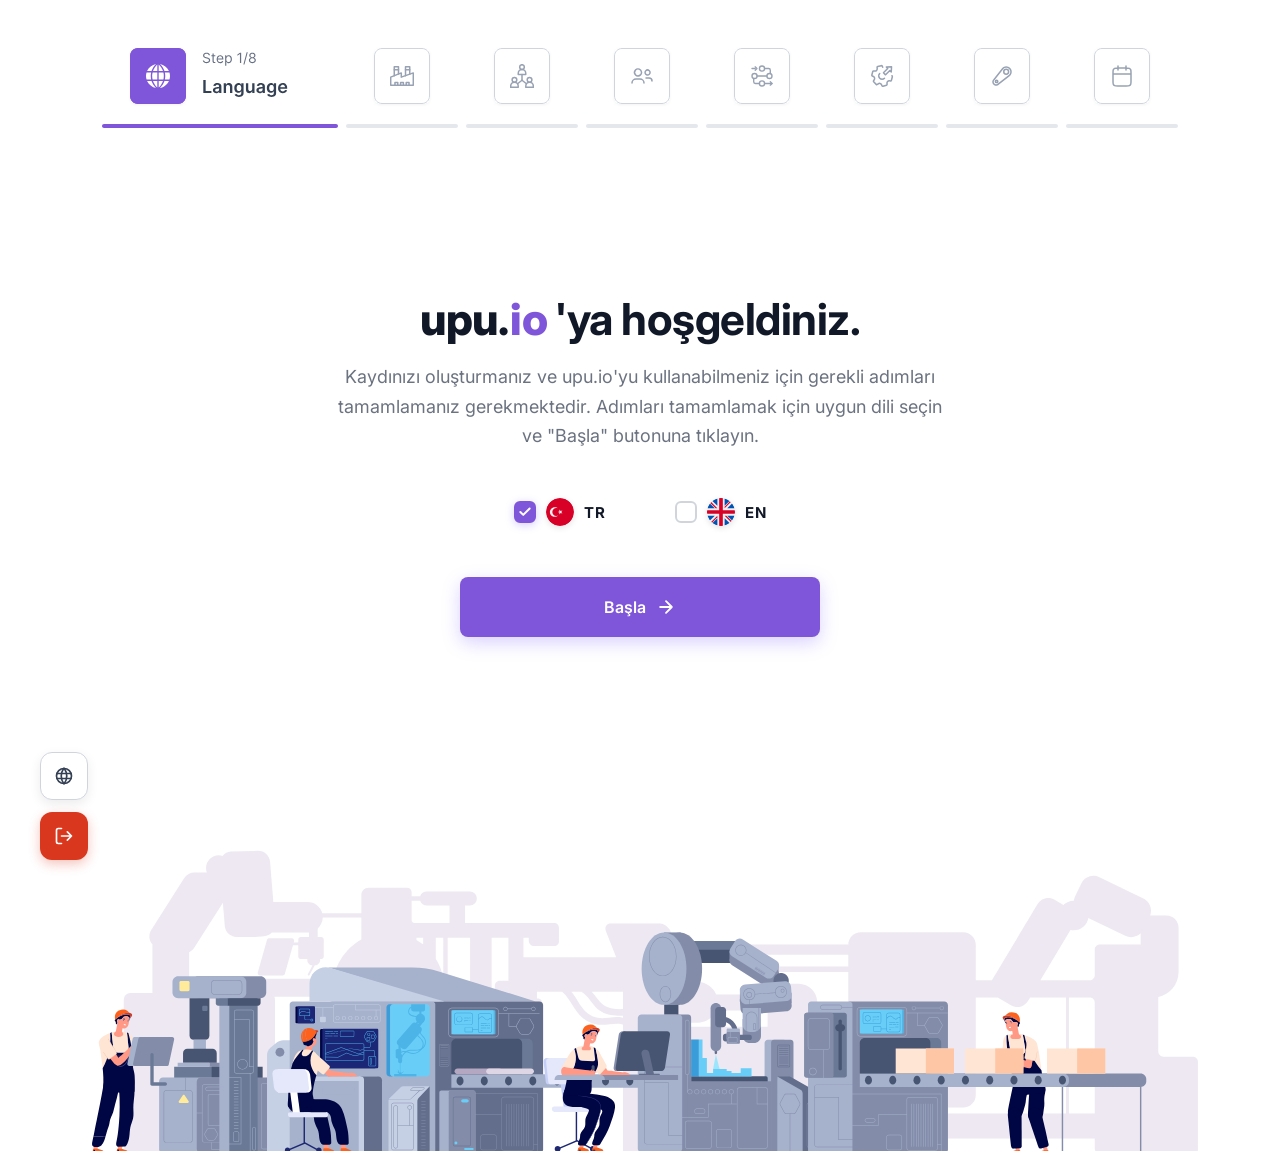
==== register.html @ bc46bdb0 "Add files via upload login page icin ilk guncelleme" ====
<!DOCTYPE html>
<html lang="tr">
<head>
    <meta charset="UTF-8">
    <meta name="viewport" content="width=device-width, initial-scale=1.0">
    <title>upu.io - onboarding / kayıt ol</title>
    
    <!-- Google Fonts (Inter / Outfit) -->
    <link rel="preconnect" href="https://fonts.googleapis.com">
    <link rel="preconnect" href="https://fonts.gstatic.com" crossorigin>
    <link href="https://fonts.googleapis.com/css2?family=Inter:wght@400;500;600;700;800&family=Outfit:wght@500;600;700;800&display=swap" rel="stylesheet">
    
    <!-- Custom CSS -->
    <link rel="stylesheet" href="register.css">
</head>
<body>

    <!-- Onboarding Ana Konteyneri -->
    <main class="onboarding-wrapper">
        
        <!-- Üst Adım Barı (Doğrudan images/ Klasöründeki SVG Kartları) -->
        <header class="progress-header">
            <div class="steps-container" id="stepsBar">
                
                <!-- 1. ADIM: Language (Aktif) -->
                <div class="step-item active" data-step="1">
                    <img src="images/State=Current, Step Type=Language.svg" alt="Language" class="step-figma-svg">
                </div>

                <!-- 2. ADIM: Company -->
                <div class="step-item" data-step="2">
                    <img src="images/State=Incomplete, Step Type=Company.svg" alt="Company" class="step-figma-svg">
                </div>

                <!-- 3. ADIM: Departments -->
                <div class="step-item" data-step="3">
                    <img src="images/State=Incomplete, Step Type=Department.svg" alt="Departments" class="step-figma-svg">
                </div>

                <!-- 4. ADIM: Personnels -->
                <div class="step-item" data-step="4">
                    <img src="images/State=Incomplete, Step Type=Personnel.svg" alt="Personnels" class="step-figma-svg">
                </div>

                <!-- 5. ADIM: Internal Op. -->
                <div class="step-item" data-step="5">
                    <img src="images/State=Incomplete, Step Type=Internal Op..svg" alt="Internal Op." class="step-figma-svg">
                </div>

                <!-- 6. ADIM: External Op. -->
                <div class="step-item" data-step="6">
                    <img src="images/State=Incomplete, Step Type=External Op..svg" alt="External Op." class="step-figma-svg">
                </div>

                <!-- 7. ADIM: Equipments -->
                <div class="step-item" data-step="7">
                    <img src="images/State=Incomplete, Step Type=Equipments.svg" alt="Equipments" class="step-figma-svg">
                </div>

                <!-- 8. ADIM: Shifts -->
                <div class="step-item" data-step="8">
                    <img src="images/State=Incomplete, Step Type=Shifts.svg" alt="Shifts" class="step-figma-svg">
                </div>

            </div>
        </header>

        <!-- Orta İçerik Alanı (Dynamic Step Content) -->
        <section class="content-container">
            
            <!-- STEP 1: DİL SEÇİMİ (LANGUAGE) -->
            <div class="step-view active" id="step-1">
                
                <!-- Hoşgeldiniz Başlığı -->
                <div class="welcome-header">
                    <h1 class="brand-welcome">
                        <span class="brand-upu">upu.</span><span class="brand-io">io</span><span class="welcome-text">'ya hoşgeldiniz.</span>
                    </h1>
                    <p class="welcome-subtitle">
                        Kaydınızı oluşturmanız ve upu.io'yu kullanabilmeniz için gerekli adımları tamamlamanız gerekmektedir. Adımları tamamlamak için uygun dili seçin ve "Başla" butonuna tıklayın.
                    </p>
                </div>

                <!-- Dil Seçenekleri (Radio Selection) -->
                <form class="language-selection-form" id="languageForm" onsubmit="event.preventDefault();">
                    <div class="language-options">
                        
                        <!-- Türkçe Seçeneği -->
                        <label class="lang-card active" for="lang-tr">
                            <input type="radio" name="language" id="lang-tr" value="tr" checked>
                            <span class="custom-radio">
                                <svg width="14" height="14" viewBox="0 0 14 14" fill="none" xmlns="http://www.w3.org/2000/svg">
                                    <path d="M11.6666 3.5L5.24992 9.91667L2.33325 7" stroke="white" stroke-width="2" stroke-linecap="round" stroke-linejoin="round"/>
                                </svg>
                            </span>
                            <!-- Türkçe Bayrak Görseli -->
                            <div class="flag-icon">
                                <img src="images/TR.svg" alt="TR">
                            </div>
                            <span class="lang-code">TR</span>
                        </label>

                        <!-- İngilizce Seçeneği -->
                        <label class="lang-card" for="lang-en">
                            <input type="radio" name="language" id="lang-en" value="en">
                            <span class="custom-radio">
                                <svg width="14" height="14" viewBox="0 0 14 14" fill="none" xmlns="http://www.w3.org/2000/svg">
                                    <path d="M11.6666 3.5L5.24992 9.91667L2.33325 7" stroke="white" stroke-width="2" stroke-linecap="round" stroke-linejoin="round"/>
                                </svg>
                            </span>
                            <!-- İngilizce Bayrak Görseli -->
                            <div class="flag-icon">
                                <img src="images/GB.svg" alt="EN">
                            </div>
                            <span class="lang-code">EN</span>
                        </label>

                    </div>

                    <!-- Aksiyon Butonu -->
                    <div class="action-button-wrapper">
                        <button type="button" class="btn-primary" id="btnNextStep">
                            <span>Başla</span>
                            <svg class="btn-arrow" width="20" height="20" viewBox="0 0 24 24" fill="none" xmlns="http://www.w3.org/2000/svg">
                                <path d="M5 12H19M19 12L12 5M19 12L12 19" stroke="currentColor" stroke-width="2.2" stroke-linecap="round" stroke-linejoin="round"/>
                            </svg>
                        </button>
                    </div>

                </form>

            </div>

            <!-- STEP 2: FİRMA OLUŞTUR (COMPANY FORM) -->
            <div class="step-view" id="step-2">
                
                <!-- Başlık -->
                <div class="company-form-header">
                    <h1 class="step-title">Firma Oluştur</h1>
                </div>

                <!-- 3 Kolonlu Firma Oluşturma Formu -->
                <form class="company-form" id="companyForm" onsubmit="event.preventDefault();">
                    <div class="company-form-grid">
                        
                        <!-- KOLON 1 -->
                        <div class="form-column">
                            <!-- Logo Yükleme -->
                            <div class="form-group logo-upload-group">
                                <label class="input-label">Firma Logosu</label>
                                <div class="logo-upload-box" id="logoUploadBox">
                                    <input type="file" id="logoFileInput" accept="image/*" style="display: none;">
                                    <div class="logo-plus-icon" id="logoPreviewBox">+</div>
                                    <div class="logo-text-wrapper">
                                        <span class="logo-title" id="logoTitleText">Firma Logosu</span>
                                        <a href="#" class="logo-upload-link" id="logoUploadLink" onclick="event.preventDefault();">Resim yükle</a>
                                    </div>
                                </div>
                            </div>

                            <!-- Firma Adı -->
                            <div class="form-group">
                                <label class="input-label">Firma Adı</label>
                                <input type="text" class="form-input" placeholder="Firma Adı">
                            </div>

                            <!-- Firma Adresi -->
                            <div class="form-group">
                                <label class="input-label">Firma Adresi</label>
                                <input type="text" class="form-input" placeholder="Firma Adresi">
                            </div>

                            <!-- Firma E-Posta -->
                            <div class="form-group input-icon-group">
                                <label class="input-label">Firma E-Posta</label>
                                <div class="input-with-icon">
                                    <svg class="field-icon" width="18" height="18" viewBox="0 0 24 24" fill="none" stroke="#667085" stroke-width="2"><rect x="3" y="5" width="18" height="14" rx="2"/><path d="M3 7l9 6 9-6"/></svg>
                                    <input type="email" class="form-input" placeholder="E-Posta">
                                </div>
                            </div>

                            <!-- Firma Telefonu -->
                            <div class="form-group">
                                <label class="input-label">Firma Telefonu</label>
                                <div class="phone-input-group">
                                    <select class="phone-country-select">
                                        <option value="TR">TR ∨</option>
                                    </select>
                                    <input type="text" class="form-input" placeholder="+(90)">
                                </div>
                            </div>

                            <!-- Mali Yıl Başlangıç Tarihi -->
                            <div class="form-group input-icon-group">
                                <label class="input-label">Mali Yıl Başlangıç Tarihi</label>
                                <div class="input-with-icon">
                                    <svg class="field-icon" width="18" height="18" viewBox="0 0 24 24" fill="none" stroke="#667085" stroke-width="2"><rect x="3" y="4" width="18" height="18" rx="2"/><path d="M16 2v4M8 2v4M3 10h18"/></svg>
                                    <input type="text" class="form-input" placeholder="Firma Adresi">
                                </div>
                            </div>
                        </div>

                        <!-- KOLON 2 -->
                        <div class="form-column">
                            <!-- Yetkili Adı -->
                            <div class="form-group">
                                <label class="input-label">Yetkili Adı</label>
                                <input type="text" class="form-input" placeholder="Firma Adı">
                            </div>

                            <!-- Yetkili E-Posta -->
                            <div class="form-group input-icon-group">
                                <label class="input-label">Yetkili E-Posta</label>
                                <div class="input-with-icon">
                                    <svg class="field-icon" width="18" height="18" viewBox="0 0 24 24" fill="none" stroke="#667085" stroke-width="2"><rect x="3" y="5" width="18" height="14" rx="2"/><path d="M3 7l9 6 9-6"/></svg>
                                    <input type="email" class="form-input" placeholder="E-Posta">
                                </div>
                            </div>

                            <!-- Yetkili Telefonu -->
                            <div class="form-group">
                                <label class="input-label">Yetkili Telefonu</label>
                                <div class="phone-input-group">
                                    <select class="phone-country-select">
                                        <option value="TR">TR ∨</option>
                                    </select>
                                    <input type="text" class="form-input" placeholder="+(90)">
                                </div>
                            </div>

                            <!-- Vergi Dairesi -->
                            <div class="form-group">
                                <label class="input-label">Vergi Dairesi</label>
                                <input type="text" class="form-input" placeholder="Vergi Dairesi">
                            </div>

                            <!-- Vergi Numarası -->
                            <div class="form-group">
                                <label class="input-label">Vergi Numarası</label>
                                <input type="text" class="form-input" placeholder="00">
                            </div>

                            <!-- Çözüm Paketleri -->
                            <div class="form-group">
                                <label class="input-label">Çözüm Paketleri</label>
                                <input type="text" class="form-input" placeholder="upu.machine, upu.product, upu.person">
                            </div>
                        </div>

                        <!-- KOLON 3 -->
                        <div class="form-column">
                            <!-- Ülke -->
                            <div class="form-group">
                                <label class="input-label">Ülke</label>
                                <select class="form-select">
                                    <option value="">Firma Adresi</option>
                                </select>
                            </div>

                            <!-- Zaman Dilimi -->
                            <div class="form-group">
                                <label class="input-label">Zaman Dilimi</label>
                                <select class="form-select">
                                    <option value="">Firma Adresi</option>
                                </select>
                            </div>

                            <!-- Ekipman Kredisi & Personel Kredisi -->
                            <div class="form-row-two">
                                <div class="form-group">
                                    <label class="input-label">Ekipman Kredisi</label>
                                    <input type="text" class="form-input" value="42">
                                </div>
                                <div class="form-group">
                                    <label class="input-label">Personel Kredisi</label>
                                    <input type="text" class="form-input" value="124">
                                </div>
                            </div>

                            <!-- Gün Başlangıç Saati -->
                            <div class="form-group">
                                <label class="input-label">Gün Başlangıç Saati</label>
                                <select class="form-select">
                                    <option value="">Firma Adresi</option>
                                </select>
                            </div>

                            <!-- T1 Standart & T1 -->
                            <div class="form-row-two">
                                <div class="form-group">
                                    <label class="input-label">T1 Standart</label>
                                    <input type="text" class="form-input" placeholder="+(90)">
                                </div>
                                <div class="form-group">
                                    <label class="input-label">T1</label>
                                    <input type="text" class="form-input" placeholder="+(90)">
                                </div>
                            </div>

                            <!-- T2 & T3 -->
                            <div class="form-row-two">
                                <div class="form-group">
                                    <label class="input-label">T2</label>
                                    <input type="text" class="form-input" placeholder="+(90)">
                                </div>
                                <div class="form-group">
                                    <label class="input-label">T3</label>
                                    <input type="text" class="form-input" placeholder="+(90)">
                                </div>
                            </div>
                        </div>

                    </div>

                    <!-- Alt Aksiyon Butonları (Önceki & Sonraki) -->
                    <div class="form-action-buttons">
                        <button type="button" class="btn-step-prev btn-prev">Önceki</button>
                        <button type="button" class="btn-step-next btn-next">Sonraki</button>
                    </div>

                </form>

            </div>

            <!-- STEP 3: DEPARTMAN EKLE (DEPARTMENTS) -->
            <div class="step-view" id="step-3">
                <div class="welcome-header department-header">
                    <h1 class="step-title">Departman Ekle</h1>
                    <p class="welcome-subtitle">
                        Firmanızda çalışan personelleri eklemeden önce; muhasebe, insan kaynakları, üretim gibi departmanları oluşturarak yönetim kolaylığı sağlayabilirsiniz.
                    </p>
                </div>

                <!-- Ortadaki Geniş + Ekle Butonu -->
                <div class="add-department-wrapper">
                    <button type="button" class="btn-add-item" id="btnAddDepartment">
                        <span class="plus-sign">+</span>
                        <span>Ekle</span>
                    </button>
                </div>

                <!-- Alt Önceki & Sonraki Butonları -->
                <div class="form-action-buttons" style="margin-top: 48px;">
                    <button type="button" class="btn-step-prev btn-prev">Önceki</button>
                    <button type="button" class="btn-step-next btn-next">Sonraki</button>
                </div>
            </div>

            <!-- STEP 4 TEMPLATE -->
            <div class="step-view" id="step-4">
                <div class="welcome-header">
                    <h2>Step 4: Personnels</h2>
                    <p class="welcome-subtitle">Personel ve kullanıcı rol tanımlamaları.</p>
                </div>
                <div class="action-button-wrapper flex-buttons">
                    <button type="button" class="btn-secondary btn-prev">Geri</button>
                    <button type="button" class="btn-primary btn-next">Devam Et →</button>
                </div>
            </div>

            <!-- STEP 5 TEMPLATE -->
            <div class="step-view" id="step-5">
                <div class="welcome-header">
                    <h2>Step 5: Internal Op.</h2>
                    <p class="welcome-subtitle">İç operasyonlar ve süreç akışları.</p>
                </div>
                <div class="action-button-wrapper flex-buttons">
                    <button type="button" class="btn-secondary btn-prev">Geri</button>
                    <button type="button" class="btn-primary btn-next">Devam Et →</button>
                </div>
            </div>

            <!-- STEP 6 TEMPLATE -->
            <div class="step-view" id="step-6">
                <div class="welcome-header">
                    <h2>Step 6: External Op.</h2>
                    <p class="welcome-subtitle">Dış operasyonlar ve fason süreçler.</p>
                </div>
                <div class="action-button-wrapper flex-buttons">
                    <button type="button" class="btn-secondary btn-prev">Geri</button>
                    <button type="button" class="btn-primary btn-next">Devam Et →</button>
                </div>
            </div>

            <!-- STEP 7 TEMPLATE -->
            <div class="step-view" id="step-7">
                <div class="welcome-header">
                    <h2>Step 7: Equipments</h2>
                    <p class="welcome-subtitle">Ekipman, etiket ve donanım tanımlamaları.</p>
                </div>
                <div class="action-button-wrapper flex-buttons">
                    <button type="button" class="btn-secondary btn-prev">Geri</button>
                    <button type="button" class="btn-primary btn-next">Devam Et →</button>
                </div>
            </div>

            <!-- STEP 8 TEMPLATE -->
            <div class="step-view" id="step-8">
                <div class="welcome-header">
                    <h2>Step 8: Shifts</h2>
                    <p class="welcome-subtitle">Vardiya planları ve çalışma saatleri düzeni.</p>
                </div>
                <div class="action-button-wrapper flex-buttons">
                    <button type="button" class="btn-secondary btn-prev">Geri</button>
                    <button type="button" class="btn-primary" onclick="alert('Onboarding başarıyla tamamlandı!');">Tamamla ✨</button>
                </div>
            </div>

        </section>

        <!-- Alt Bölüm: Fabrika İllüstrasyon Görseli -->
        <footer class="factory-illustration-footer">
            <img src="images/factory.svg" alt="Fabrika İllüstrasyonu" class="factory-illustration-img" onerror="this.src='images/Steps Illustration.svg';">
        </footer>

        <!-- Sol Alt Yüzen Butonlar (Globe & Logout) -->
        <div class="floating-left-actions">
            <!-- Dil Seçim Popup (Açılır Kutu) -->
            <div class="lang-dropdown-popup" id="langPopup">
                <div class="lang-popup-option active" data-lang="tr">
                    <div class="flag-icon"><img src="images/TR.svg" alt="TR"></div>
                    <span>TR</span>
                </div>
                <div class="lang-popup-option" data-lang="en">
                    <div class="flag-icon"><img src="images/GB.svg" alt="EN"></div>
                    <span>EN</span>
                </div>
            </div>

            <button type="button" class="floating-btn globe-btn" id="globeBtn" title="Dil Değiştir">
                <svg width="20" height="20" viewBox="0 0 24 24" fill="none" stroke="#344054" stroke-width="2" stroke-linecap="round" stroke-linejoin="round"><circle cx="12" cy="12" r="9"/><path d="M3.6 9h16.8M3.6 15h16.8"/><path d="M11.5 3a17 17 0 0 0 0 18M12.5 3a17 17 0 0 1 0 18"/></svg>
            </button>
            <button type="button" class="floating-btn logout-btn" id="logoutBtn" title="Çıkış Yap" onclick="location.href='index.html';">
                <svg width="20" height="20" viewBox="0 0 24 24" fill="none" stroke="#FFFFFF" stroke-width="2" stroke-linecap="round" stroke-linejoin="round"><path d="M9 21H5a2 2 0 0 1-2-2V5a2 2 0 0 1 2-2h4M16 17l5-5-5-5M21 12H9"/></svg>
            </button>
        </div>

        <!-- Sağ Alt Yüzen Firma Logosu Rozeti -->
        <div class="floating-company-badge" id="floatingCompanyBadge" style="display: none;">
            <div class="badge-logo-box">
                <img src="images/persontwin.png" alt="Company Logo" id="badgeLogoImg">
            </div>
        </div>

    </main>

    <!-- Custom JavaScript -->
    <script src="register.js"></script>
</body>
</html>
---- register.css ----
:root {
    --color-primary: #7F56D9;
    --color-primary-hover: #6846F9;
    --color-primary-light: #F1EFFF;
    --color-purple-dark: #1E1B4B;
    
    --color-text-main: #111827;
    --color-text-muted: #6B7280;
    --color-text-light: #9CA3AF;
    
    --color-bg-page: #F4F5F9;
    --color-bg-card: #FFFFFF;
    --color-border: #E5E7EB;
    --color-border-active: #7C5CFC;
    
    --font-family: 'Inter', -apple-system, BlinkMacSystemFont, "Segoe UI", Roboto, sans-serif;
    
    --shadow-subtle: 0 2px 8px rgba(0, 0, 0, 0.04);
    --shadow-button: 0 6px 18px rgba(124, 92, 252, 0.28);
    --shadow-button-hover: 0 10px 25px rgba(124, 92, 252, 0.38);
    
    --radius-sm: 8px;
    --radius-md: 12px;
    --radius-lg: 16px;
}

* {
    box-sizing: border-box;
    margin: 0;
    padding: 0;
}

body {
    font-family: var(--font-family);
    background-color: var(--color-bg-page);
    color: var(--color-text-main);
    min-height: 100vh;
    display: flex;
    flex-direction: column;
    justify-content: space-between;
    align-items: center;
    overflow-x: hidden;
    -webkit-font-smoothing: antialiased;
}

/* --------------------------------------------------------------------------
   2. ANA KONTEYNER (Onboarding Wrapper Layout)
   -------------------------------------------------------------------------- */
.onboarding-wrapper {
    width: 100%;
    max-width: 1440px;
    margin: 0 auto;
    padding: 32px 32px 0 32px;
    min-height: 1024px;
    display: flex;
    flex-direction: column;
    justify-content: space-between;
    align-items: center;
    gap: 144px;
    background-color: #FFFFFF;
    box-shadow: 0 0 40px rgba(0, 0, 0, 0.03);
    position: relative;
}

/* --------------------------------------------------------------------------
   3. ÜST ADIM BARI (Progress Step Bar - Figma Pure SVG Cards)
   -------------------------------------------------------------------------- */
.progress-header {
    width: 100%;
    margin-bottom: 0px;
    display: flex;
    justify-content: center;
}

.steps-container {
    display: flex;
    align-items: center;
    justify-content: center;
    gap: 0;
    width: 100%;
    max-width: 1100px;
}

.step-item {
    display: flex;
    align-items: center;
    justify-content: center;
    cursor: pointer;
    user-select: none;
    transition: transform 0.2s ease;
}

.step-item:hover {
    transform: translateY(-1px);
}

.step-figma-svg {
    height: 96px;
    width: auto;
    display: block;
    object-fit: contain;
}

.step-icon-img {
    width: 28px;
    height: 28px;
    object-fit: contain;
    display: block;
}

/* Adım Metin Bilgisi (Sadece aktif adımda görünür) */
.step-item:not(.active) .step-text-info {
    display: none;
}

.step-item.active .step-text-info {
    display: flex;
    flex-direction: column;
    justify-content: center;
}

.step-counter {
    font-size: 11px;
    font-weight: 500;
    color: var(--color-text-muted);
    line-height: 1.2;
}

.step-name {
    font-size: 14px;
    font-weight: 700;
    color: var(--color-text-main);
    line-height: 1.3;
}

/* --------------------------------------------------------------------------
   4. ORTA İÇERİK ALANI (Step Content Area)
   -------------------------------------------------------------------------- */
.content-container {
    width: 100%;
    max-width: 760px;
    margin: 0 auto;
    display: flex;
    flex-direction: column;
    align-items: center;
    text-align: center;
    flex-grow: 1;
    justify-content: center;
    padding: 20px 0;
}

.step-view {
    display: none;
    width: 100%;
    animation: fadeIn 0.4s ease-in-out forwards;
}

.step-view.active {
    display: block;
}

@keyframes fadeIn {
    from {
        opacity: 0;
        transform: translateY(8px);
    }
    to {
        opacity: 1;
        transform: translateY(0);
    }
}

.welcome-header {
    margin-bottom: 36px;
}

.brand-welcome {
    font-size: 44px;
    font-weight: 500;
    color: var(--color-text-main);
    letter-spacing: -0.5px;
    margin-bottom: 16px;
    display: flex;
    align-items: center;
    justify-content: center;
    gap: 2px;
}

.brand-upu {
    color: #111827;
    font-weight: 800;
}

.brand-io {
    color: var(--color-primary);
    font-weight: 800;
}

.welcome-text {
    color: #111827;
    margin-left: 6px;
    font-weight: 700;
}

.welcome-subtitle {
    font-size: 18px;
    font-weight: 400;
    color: var(--color-text-muted);
    line-height: 1.65;
    max-width: 620px;
    margin: 0 auto;
}

/* --------------------------------------------------------------------------
   5. DİL SEÇİM FORMU(Language Selection Radio Cards) Baslangicta sectigim dil sol at kosedeki dil simgesinde cikmmiyor??
   -------------------------------------------------------------------------- */
.language-selection-form {
    width: 100%;
    display: flex;
    flex-direction: column;
    align-items: center;
}

.language-options {
    display: flex;
    align-items: center;
    justify-content: center;
    gap: 32px;
    margin-bottom: 40px;
}

.lang-card {
    display: flex;
    align-items: center;
    gap: 10px;
    padding: 10px 18px;
    border-radius: var(--radius-md);
    cursor: pointer;
    user-select: none;
    transition: all 0.2s ease;
    border: 1px solid transparent;
}

.lang-card:hover {
    background-color: var(--color-primary-light);
}

.lang-card input[type="radio"] {
    position: absolute;
    opacity: 0;
    width: 0;
    height: 0;
    pointer-events: none;
}

.custom-radio {
    width: 22px;
    height: 22px;
    border-radius: 6px;
    border: 2px solid #D1D5DB;
    display: flex;
    align-items: center;
    justify-content: center;
    background-color: #FFFFFF;
    transition: all 0.2s ease;
}

.custom-radio svg {
    display: none;
}

.lang-card input[type="radio"]:checked + .custom-radio {
    background-color: var(--color-primary);
    border-color: var(--color-primary);
    box-shadow: 0 2px 8px rgba(124, 92, 252, 0.3);
}

.lang-card input[type="radio"]:checked + .custom-radio svg {
    display: block;
}

.flag-icon {
    width: 28px;
    height: 28px;
    border-radius: 50%;
    overflow: hidden;
    display: flex;
    align-items: center;
    justify-content: center;
    box-shadow: 0 2px 6px rgba(0, 0, 0, 0.1);
    flex-shrink: 0;
    background-color: #F3F4F6;
}

.flag-icon img {
    width: 100%;
    height: 100%;
    object-fit: cover;
    display: block;
}

.lang-code {
    font-size: 15px;
    font-weight: 700;
    color: var(--color-text-main);
    letter-spacing: 0.5px;
}

/* 
   6. AKSİYON BUTONLARI (Action Buttons)  */

.action-button-wrapper {
    display: flex;
    justify-content: center;
    width: 100%;
}

.flex-buttons {
    gap: 16px;
}

.btn-primary {
    background-color: #7F56D9;
    width: 360px;
    height: 60px;
    color: #FFFFFF;
    border: 1px;
    border-radius: 8px;
    padding: 16px 22px 16px 22px;
    font-size: 16px;
    font-weight: 600;
    font-family: var(--font-family);
    cursor: pointer;
    display: inline-flex;
    align-items: center;
    justify-content: center;
    gap: 10px;
    box-shadow: var(--shadow-button);
    transition: all 0.25s cubic-bezier(0.4, 0, 0.2, 1);
    outline: none;
}

.btn-primary:hover {
    background-color: var(--color-primary-hover);
    transform: translateY(-2px);
    box-shadow: var(--shadow-button-hover);
}

.btn-primary:active {
    transform: translateY(0);
}

.btn-arrow {
    transition: transform 0.2s ease;
}

.btn-primary:hover .btn-arrow {
    transform: translateX(4px);
}

.btn-secondary {
    background-color: #F3F4F6;
    color: var(--color-text-main);
    border: 1px solid var(--color-border);
    border-radius: var(--radius-md);
    padding: 14px 32px;
    font-size: 16px;
    font-weight: 600;
    font-family: var(--font-family);
    cursor: pointer;
    transition: all 0.2s ease;
}

.btn-secondary:hover {
    background-color: #E5E7EB;
}

/* 
   7. ALT FABRİKA GORSELI  seffaflik transition opasity0.3s ile yaptim*/ 

.factory-illustration-footer {
    width: 100%;
    margin-top: 40px;
    display: flex;
    justify-content: center;
    align-items: flex-end;
    line-height: 0;
}

.factory-illustration-img {
    width: 100%;
    max-width: 1200px;
    height: auto;
    max-height: 310px;
    object-fit: contain;
    display: block;
    transition: opacity 0.3s ease;
}

/*    8. RESPONSIVE UYUMLULUK  */

@media (max-width: 992px) {
    .company-form-grid {
        grid-template-columns: repeat(2, 1fr);
    }

    .steps-container {
        overflow-x: auto;
        padding-bottom: 20px;
        justify-content: flex-start;
    }
    
    .step-item {
        min-width: 56px;
        flex: initial;
    }
    
    .brand-welcome {
        font-size: 28px;
    }
    
    .welcome-subtitle {
        font-size: 14px;
    }
}

@media (max-width: 640px) {
    .company-form-grid {
        grid-template-columns: 1fr;
    }
}

@media (max-width: 576px) {
    .onboarding-wrapper {
        padding: 20px 16px 0 16px;
    }
    
    .language-options {
        gap: 16px;
    }
    
    .btn-primary {
        width: 100%;
        padding: 14px 24px;
    }
}

/*    9. STEP 2: FİRMA OLUŞTURMA FORM STİLLERİ  */

.company-form-header {
    margin-bottom: 28px;
    text-align: center;
}

.step-title {
    font-size: 28px;
    font-weight: 700;
    color: #101828;
    letter-spacing: -0.3px;
}

.company-form {
    width: 100%;
    max-width: 1024px;
    margin: 0 auto;
}

.company-form-grid {
    display: grid;
    grid-template-columns: repeat(3, 1fr);
    gap: 20px 32px;
    text-align: left;
    margin-bottom: 32px;
}

.form-column {
    display: flex;
    flex-direction: column;
    gap: 14px;
}

.form-group {
    display: flex;
    flex-direction: column;
    gap: 5px;
}

.form-row-two {
    display: grid;
    grid-template-columns: 1fr 1fr;
    gap: 12px;
}

.input-label {
    font-size: 13px;
    font-weight: 500;
    color: #344054;
}

.form-input, .form-select {
    width: 100%;
    height: 42px;
    padding: 8px 12px;
    border: 1px solid #D0D5DD;
    border-radius: 8px;
    font-size: 14px;
    font-family: var(--font-family);
    color: #101828;
    background-color: #FFFFFF;
    outline: none;
    transition: border-color 0.2s, box-shadow 0.2s;
}

.form-input:focus, .form-select:focus {
    border-color: var(--color-primary);
    box-shadow: 0 0 0 3px rgba(124, 92, 252, 0.15);
}

.form-input::placeholder {
    color: #667085;
}

/* Logo Yükleme Alanı */
.logo-upload-box {
    display: flex;
    align-items: center;
    gap: 12px;
    padding: 10px 14px;
    border: 1px solid #EAECF0;
    border-radius: 10px;
    background-color: #FFFFFF;
    height: 60px;
}

.logo-plus-icon {
    width: 40px;
    height: 40px;
    border: 1px solid #D0D5DD;
    border-radius: 8px;
    display: flex;
    align-items: center;
    justify-content: center;
    font-size: 20px;
    color: #667085;
}

.logo-text-wrapper {
    display: flex;
    flex-direction: column;
}

.logo-title {
    font-size: 13px;
    font-weight: 600;
    color: #344054;
}

.logo-upload-link {
    font-size: 12px;
    color: #667085;
    text-decoration: underline;
    cursor: pointer;
}

/* İkonlu İnput Alanları */
.input-with-icon {
    position: relative;
    display: flex;
    align-items: center;
}

.input-with-icon .field-icon {
    position: absolute;
    left: 12px;
    pointer-events: none;
}

.input-with-icon .form-input {
    padding-left: 38px;
}

/* Telefon İnput Grubu */
.phone-input-group {
    display: flex;
    gap: 8px;
}

.phone-country-select {
    width: 80px;
    height: 42px;
    border: 1px solid #D0D5DD;
    border-radius: 8px;
    padding: 0 8px;
    font-size: 13px;
    font-weight: 500;
    background-color: #FFFFFF;
    color: #344054;
    outline: none;
}

/* Alt Önceki & Sonraki Butonları */
.form-action-buttons {
    display: flex;
    justify-content: center;
    gap: 24px;
    width: 100%;
    max-width: 600px;
    margin: 16px auto 0 auto;
}

.btn-step-prev {
    flex: 1;
    height: 46px;
    border: 1px solid #D0D5DD;
    background-color: #FFFFFF;
    color: #344054;
    font-size: 15px;
    font-weight: 600;
    border-radius: 8px;
    cursor: pointer;
    transition: background-color 0.2s;
}

.btn-step-prev:hover {
    background-color: #F9FAFB;
}

.btn-step-next {
    flex: 1;
    height: 46px;
    border: none;
    background-color: #7C5CFC;
    color: #FFFFFF;
    font-size: 15px;
    font-weight: 600;
    border-radius: 8px;
    cursor: pointer;
    box-shadow: 0 4px 12px rgba(124, 92, 252, 0.3);
    transition: background-color 0.2s, transform 0.1s;
}

.btn-step-next:hover {
    background-color: #6846F9;
    transform: translateY(-1px);
}

/* --------------------------------------------------------------------------
   10. SOL ALT BUTONLAR 
   -------------------------------------------------------------------------- */
.floating-left-actions {
    position: fixed;
    bottom: 40px;
    left: 40px;
    display: flex;
    flex-direction: column;
    gap: 12px;
    z-index: 100;
}

.floating-btn {
    width: 48px;
    height: 48px;
    border-radius: 12px;
    display: flex;
    align-items: center;
    justify-content: center;
    cursor: pointer;
    transition: transform 0.2s ease, box-shadow 0.2s ease;
    outline: none;
}

.globe-btn {
    background-color: #FFFFFF;
    border: 1px solid #D0D5DD;
    box-shadow: 0 4px 12px rgba(0, 0, 0, 0.08);
}

.logout-btn {
    background-color: #D9381E;
    border: none;
    box-shadow: 0 4px 12px rgba(217, 56, 30, 0.3);
}

.floating-btn:hover {
    transform: scale(1.06);
}

/* Dil Seçim Pop-up Menüsü */
.lang-dropdown-popup {
    position: absolute;
    bottom: 110px;
    left: 0;
    width: 124px;
    background-color: #FFFFFF;
    border-radius: 12px;
    box-shadow: 0 10px 25px rgba(0, 0, 0, 0.12);
    border: 1px solid #EAECF0;
    padding: 8px;
    display: none;
    flex-direction: column;
    gap: 4px;
    z-index: 110;
    animation: popupFadeIn 0.2s ease-out forwards;
}

.lang-dropdown-popup.open {
    display: flex;
}

@keyframes popupFadeIn {
    from {
        opacity: 0;
        transform: translateY(6px);
    }
    to {
        opacity: 1;
        transform: translateY(0);
    }
}

.lang-popup-option {
    display: flex;
    align-items: center;
    gap: 10px;
    padding: 8px 10px;
    border-radius: 8px;
    cursor: pointer;
    transition: background-color 0.2s;
    font-size: 14px;
    font-weight: 600;
    color: #344054;
}

.lang-popup-option:hover, .lang-popup-option.active {
    background-color: #F4F5F9;
}

/* 
   11. STEP 3: DEPARTMAN EKLEME VE SAĞ ALT LOGO ROZETİ STİLLERİ */ 
   
.department-header {
    margin-bottom: 40px;
}

.add-department-wrapper {
    width: 100%;
    max-width: 580px;
    margin: 0 auto;
}

.btn-add-item {
    width: 100%;
    height: 52px;
    border: 1px solid #D0D5DD;
    background-color: #FFFFFF;
    color: #344054;
    font-size: 15px;
    font-weight: 600;
    border-radius: 12px;
    cursor: pointer;
    display: flex;
    align-items: center;
    justify-content: center;
    gap: 8px;
    transition: background-color 0.2s, border-color 0.2s, transform 0.1s;
    box-shadow: 0 1px 3px rgba(16, 24, 40, 0.05);
}

.btn-add-item:hover {
    background-color: #F9FAFB;
    border-color: var(--color-primary);
    color: var(--color-primary);
    transform: translateY(-1px);
}

.plus-sign {
    font-size: 18px;
    font-weight: 700;
}

/* Sağ Alt Firma Logosu Rozeti  */
.floating-company-badge {
    position: absolute;
    bottom: 80px;
    right: 48px;
    background-color: #FFFFFF;
    border: 1px solid #EAECF0;
    border-radius: 12px;
    padding: 10px 16px;
    box-shadow: 0 4px 16px rgba(0, 0, 0, 0.08);
    display: flex;
    align-items: center;
    justify-content: center;
    z-index: 100;
    transition: opacity 0.3s ease, transform 0.3s ease;
}

.badge-logo-box {
    max-width: 130px;
    max-height: 50px;
    display: flex;
    align-items: center;
    justify-content: center;
    overflow: hidden;
}

.badge-logo-box img {
    max-width: 100%;
    max-height: 48px;
    object-fit: contain;
    display: block;
}
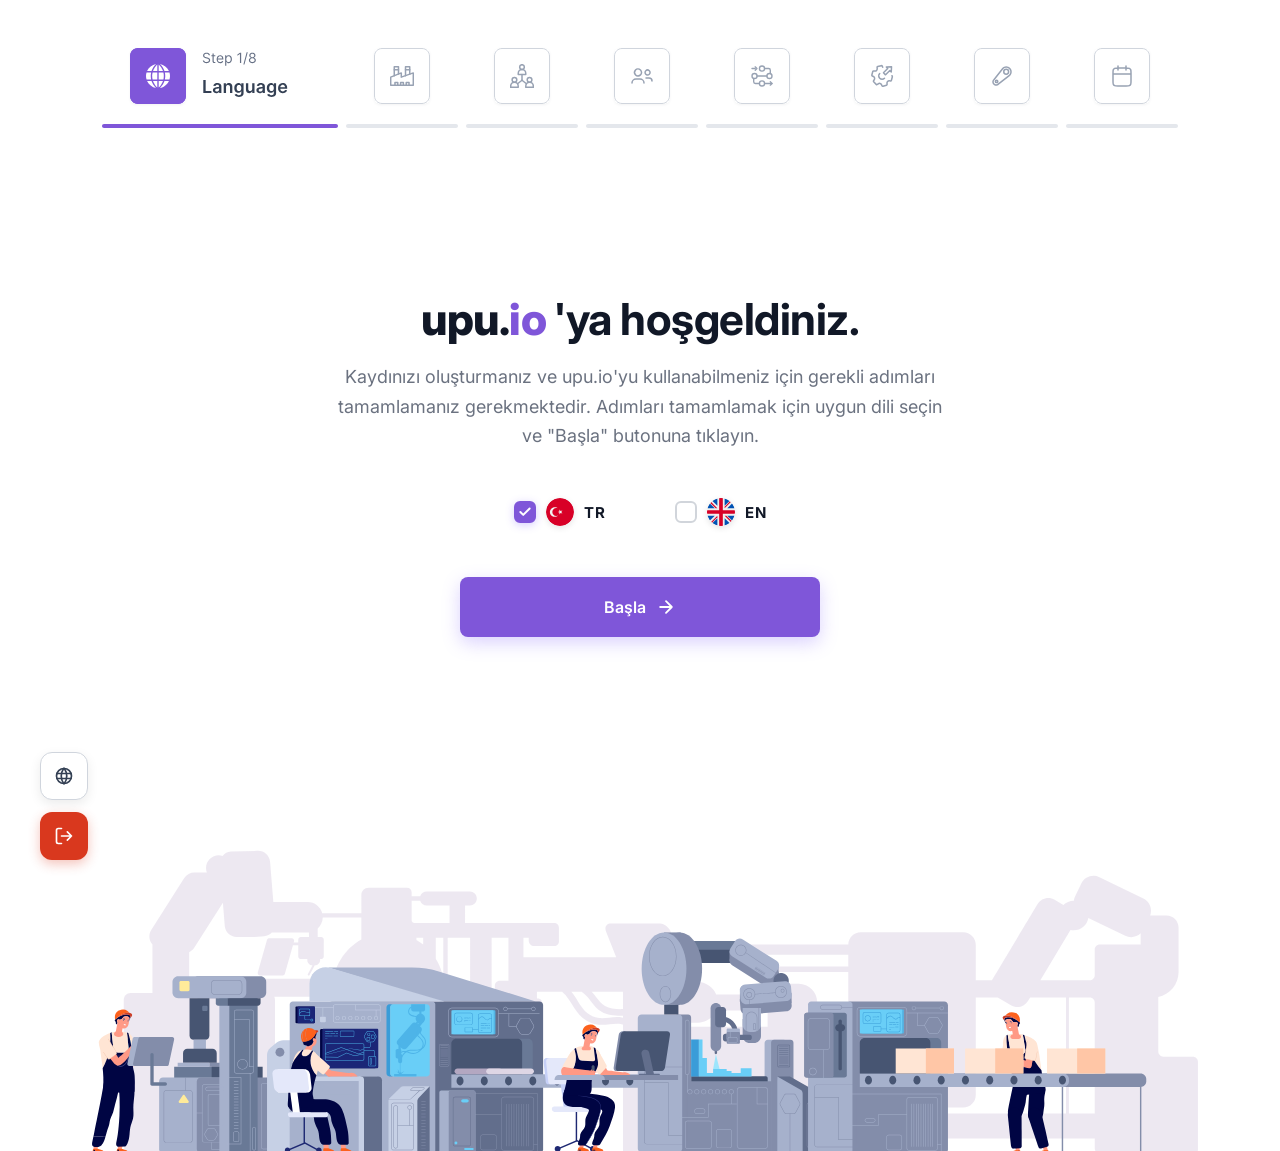
==== commit d5b2a555: "Add files via upload ana sayfadan login e basinca login sayfasina gecis saglandi" ====
--- a/register.html
+++ b/register.html
@@ -74,7 +74,7 @@
                 <!-- Hoşgeldiniz Başlığı -->
                 <div class="welcome-header">
                     <h1 class="brand-welcome">
-                        <span class="brand-upu">upu.</span><span class="brand-io">io</span><span class="welcome-text">'ya hoşgeldiniz.</span>
+                        <a href="index.html" style="text-decoration:none; color:inherit;"><span class="brand-upu">upu.</span><span class="brand-io">io</span></a><span class="welcome-text">'ya hoşgeldiniz.</span>
                     </h1>
                     <p class="welcome-subtitle">
                         Kaydınızı oluşturmanız ve upu.io'yu kullanabilmeniz için gerekli adımları tamamlamanız gerekmektedir. Adımları tamamlamak için uygun dili seçin ve "Başla" butonuna tıklayın.
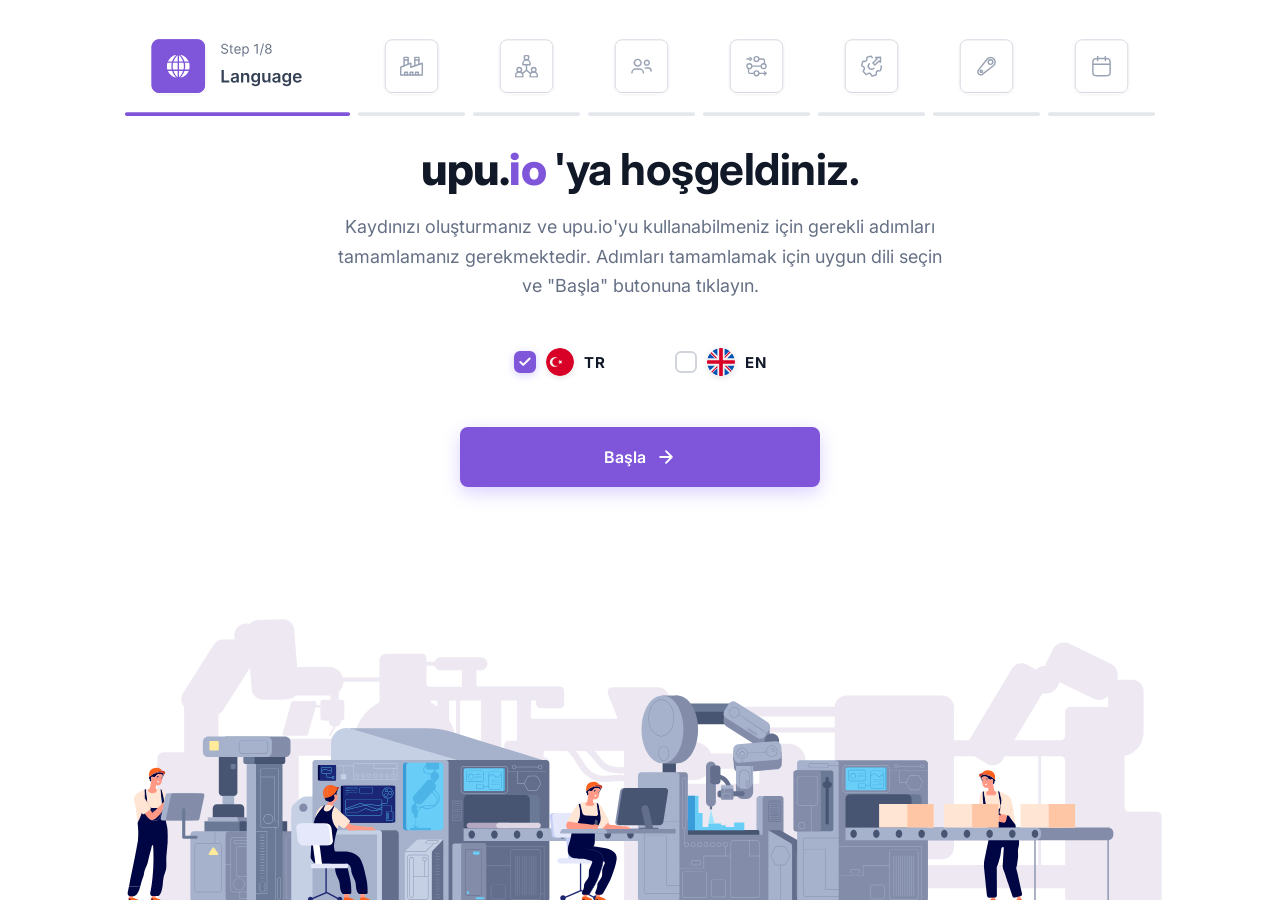
==== commit ada8e317: "Add files via upload" ====
--- a/register.html
+++ b/register.html
@@ -74,9 +74,9 @@
                 <!-- Hoşgeldiniz Başlığı -->
                 <div class="welcome-header">
                     <h1 class="brand-welcome">
-                        <a href="index.html" style="text-decoration:none; color:inherit;"><span class="brand-upu">upu.</span><span class="brand-io">io</span></a><span class="welcome-text">'ya hoşgeldiniz.</span>
+                        <a href="index.html" style="text-decoration:none; color:inherit;"><span class="brand-upu">upu.</span><span class="brand-io">io</span></a><span class="welcome-text" data-i18n="welcome_text">'ya hoşgeldiniz.</span>
                     </h1>
-                    <p class="welcome-subtitle">
+                    <p class="welcome-subtitle" data-i18n="welcome_sub">
                         Kaydınızı oluşturmanız ve upu.io'yu kullanabilmeniz için gerekli adımları tamamlamanız gerekmektedir. Adımları tamamlamak için uygun dili seçin ve "Başla" butonuna tıklayın.
                     </p>
                 </div>
@@ -86,7 +86,7 @@
                     <div class="language-options">
                         
                         <!-- Türkçe Seçeneği -->
-                        <label class="lang-card active" for="lang-tr">
+                        <label class="lang-card active" for="lang-tr" id="langCardTr">
                             <input type="radio" name="language" id="lang-tr" value="tr" checked>
                             <span class="custom-radio">
                                 <svg width="14" height="14" viewBox="0 0 14 14" fill="none" xmlns="http://www.w3.org/2000/svg">
@@ -101,7 +101,7 @@
                         </label>
 
                         <!-- İngilizce Seçeneği -->
-                        <label class="lang-card" for="lang-en">
+                        <label class="lang-card" for="lang-en" id="langCardEn">
                             <input type="radio" name="language" id="lang-en" value="en">
                             <span class="custom-radio">
                                 <svg width="14" height="14" viewBox="0 0 14 14" fill="none" xmlns="http://www.w3.org/2000/svg">
@@ -120,7 +120,7 @@
                     <!-- Aksiyon Butonu -->
                     <div class="action-button-wrapper">
                         <button type="button" class="btn-primary" id="btnNextStep">
-                            <span>Başla</span>
+                            <span data-i18n="btn_start">Başla</span>
                             <svg class="btn-arrow" width="20" height="20" viewBox="0 0 24 24" fill="none" xmlns="http://www.w3.org/2000/svg">
                                 <path d="M5 12H19M19 12L12 5M19 12L12 19" stroke="currentColor" stroke-width="2.2" stroke-linecap="round" stroke-linejoin="round"/>
                             </svg>
@@ -136,7 +136,7 @@
                 
                 <!-- Başlık -->
                 <div class="company-form-header">
-                    <h1 class="step-title">Firma Oluştur</h1>
+                    <h1 class="step-title" data-i18n="step2_title">Firma Oluştur</h1>
                 </div>
 
                 <!-- 3 Kolonlu Firma Oluşturma Formu -->
@@ -147,41 +147,41 @@
                         <div class="form-column">
                             <!-- Logo Yükleme -->
                             <div class="form-group logo-upload-group">
-                                <label class="input-label">Firma Logosu</label>
+                                <label class="input-label" data-i18n="company_logo">Firma Logosu</label>
                                 <div class="logo-upload-box" id="logoUploadBox">
                                     <input type="file" id="logoFileInput" accept="image/*" style="display: none;">
                                     <div class="logo-plus-icon" id="logoPreviewBox">+</div>
                                     <div class="logo-text-wrapper">
-                                        <span class="logo-title" id="logoTitleText">Firma Logosu</span>
-                                        <a href="#" class="logo-upload-link" id="logoUploadLink" onclick="event.preventDefault();">Resim yükle</a>
+                                        <span class="logo-title" id="logoTitleText" data-i18n="company_logo">Firma Logosu</span>
+                                        <a href="#" class="logo-upload-link" id="logoUploadLink" onclick="event.preventDefault();" data-i18n="upload_image">Resim yükle</a>
                                     </div>
                                 </div>
                             </div>
 
                             <!-- Firma Adı -->
                             <div class="form-group">
-                                <label class="input-label">Firma Adı</label>
-                                <input type="text" class="form-input" placeholder="Firma Adı">
+                                <label class="input-label" data-i18n="company_name">Firma Adı</label>
+                                <input type="text" class="form-input" data-i18n-placeholder="company_name" placeholder="Firma Adı">
                             </div>
 
                             <!-- Firma Adresi -->
                             <div class="form-group">
-                                <label class="input-label">Firma Adresi</label>
-                                <input type="text" class="form-input" placeholder="Firma Adresi">
+                                <label class="input-label" data-i18n="company_address">Firma Adresi</label>
+                                <input type="text" class="form-input" data-i18n-placeholder="company_address" placeholder="Firma Adresi">
                             </div>
 
                             <!-- Firma E-Posta -->
                             <div class="form-group input-icon-group">
-                                <label class="input-label">Firma E-Posta</label>
+                                <label class="input-label" data-i18n="company_email">Firma E-Posta</label>
                                 <div class="input-with-icon">
                                     <svg class="field-icon" width="18" height="18" viewBox="0 0 24 24" fill="none" stroke="#667085" stroke-width="2"><rect x="3" y="5" width="18" height="14" rx="2"/><path d="M3 7l9 6 9-6"/></svg>
-                                    <input type="email" class="form-input" placeholder="E-Posta">
+                                    <input type="email" class="form-input" data-i18n-placeholder="company_email" placeholder="E-Posta">
                                 </div>
                             </div>
 
                             <!-- Firma Telefonu -->
                             <div class="form-group">
-                                <label class="input-label">Firma Telefonu</label>
+                                <label class="input-label" data-i18n="company_phone">Firma Telefonu</label>
                                 <div class="phone-input-group">
                                     <select class="phone-country-select">
                                         <option value="TR">TR ∨</option>
@@ -192,10 +192,10 @@
 
                             <!-- Mali Yıl Başlangıç Tarihi -->
                             <div class="form-group input-icon-group">
-                                <label class="input-label">Mali Yıl Başlangıç Tarihi</label>
+                                <label class="input-label" data-i18n="fiscal_year_start">Mali Yıl Başlangıç Tarihi</label>
                                 <div class="input-with-icon">
                                     <svg class="field-icon" width="18" height="18" viewBox="0 0 24 24" fill="none" stroke="#667085" stroke-width="2"><rect x="3" y="4" width="18" height="18" rx="2"/><path d="M16 2v4M8 2v4M3 10h18"/></svg>
-                                    <input type="text" class="form-input" placeholder="Firma Adresi">
+                                    <input type="text" class="form-input" data-i18n-placeholder="company_address" placeholder="Firma Adresi">
                                 </div>
                             </div>
                         </div>
@@ -204,22 +204,22 @@
                         <div class="form-column">
                             <!-- Yetkili Adı -->
                             <div class="form-group">
-                                <label class="input-label">Yetkili Adı</label>
-                                <input type="text" class="form-input" placeholder="Firma Adı">
+                                <label class="input-label" data-i18n="authorized_name">Yetkili Adı</label>
+                                <input type="text" class="form-input" data-i18n-placeholder="company_name" placeholder="Firma Adı">
                             </div>
 
                             <!-- Yetkili E-Posta -->
                             <div class="form-group input-icon-group">
-                                <label class="input-label">Yetkili E-Posta</label>
+                                <label class="input-label" data-i18n="authorized_email">Yetkili E-Posta</label>
                                 <div class="input-with-icon">
                                     <svg class="field-icon" width="18" height="18" viewBox="0 0 24 24" fill="none" stroke="#667085" stroke-width="2"><rect x="3" y="5" width="18" height="14" rx="2"/><path d="M3 7l9 6 9-6"/></svg>
-                                    <input type="email" class="form-input" placeholder="E-Posta">
+                                    <input type="email" class="form-input" data-i18n-placeholder="company_email" placeholder="E-Posta">
                                 </div>
                             </div>
 
                             <!-- Yetkili Telefonu -->
                             <div class="form-group">
-                                <label class="input-label">Yetkili Telefonu</label>
+                                <label class="input-label" data-i18n="authorized_phone">Yetkili Telefonu</label>
                                 <div class="phone-input-group">
                                     <select class="phone-country-select">
                                         <option value="TR">TR ∨</option>
@@ -230,19 +230,19 @@
 
                             <!-- Vergi Dairesi -->
                             <div class="form-group">
-                                <label class="input-label">Vergi Dairesi</label>
-                                <input type="text" class="form-input" placeholder="Vergi Dairesi">
+                                <label class="input-label" data-i18n="tax_office">Vergi Dairesi</label>
+                                <input type="text" class="form-input" data-i18n-placeholder="tax_office" placeholder="Vergi Dairesi">
                             </div>
 
                             <!-- Vergi Numarası -->
                             <div class="form-group">
-                                <label class="input-label">Vergi Numarası</label>
+                                <label class="input-label" data-i18n="tax_number">Vergi Numarası</label>
                                 <input type="text" class="form-input" placeholder="00">
                             </div>
 
                             <!-- Çözüm Paketleri -->
                             <div class="form-group">
-                                <label class="input-label">Çözüm Paketleri</label>
+                                <label class="input-label" data-i18n="solution_packages">Çözüm Paketleri</label>
                                 <input type="text" class="form-input" placeholder="upu.machine, upu.product, upu.person">
                             </div>
                         </div>
@@ -251,44 +251,44 @@
                         <div class="form-column">
                             <!-- Ülke -->
                             <div class="form-group">
-                                <label class="input-label">Ülke</label>
+                                <label class="input-label" data-i18n="country">Ülke</label>
                                 <select class="form-select">
-                                    <option value="">Firma Adresi</option>
+                                    <option value="" data-i18n="company_address">Firma Adresi</option>
                                 </select>
                             </div>
 
                             <!-- Zaman Dilimi -->
                             <div class="form-group">
-                                <label class="input-label">Zaman Dilimi</label>
+                                <label class="input-label" data-i18n="timezone">Zaman Dilimi</label>
                                 <select class="form-select">
-                                    <option value="">Firma Adresi</option>
+                                    <option value="" data-i18n="company_address">Firma Adresi</option>
                                 </select>
                             </div>
 
                             <!-- Ekipman Kredisi & Personel Kredisi -->
                             <div class="form-row-two">
                                 <div class="form-group">
-                                    <label class="input-label">Ekipman Kredisi</label>
+                                    <label class="input-label" data-i18n="equipment_credit">Ekipman Kredisi</label>
                                     <input type="text" class="form-input" value="42">
                                 </div>
                                 <div class="form-group">
-                                    <label class="input-label">Personel Kredisi</label>
+                                    <label class="input-label" data-i18n="personnel_credit">Personel Kredisi</label>
                                     <input type="text" class="form-input" value="124">
                                 </div>
                             </div>
 
                             <!-- Gün Başlangıç Saati -->
                             <div class="form-group">
-                                <label class="input-label">Gün Başlangıç Saati</label>
+                                <label class="input-label" data-i18n="day_start_hour">Gün Başlangıç Saati</label>
                                 <select class="form-select">
-                                    <option value="">Firma Adresi</option>
+                                    <option value="" data-i18n="company_address">Firma Adresi</option>
                                 </select>
                             </div>
 
                             <!-- T1 Standart & T1 -->
                             <div class="form-row-two">
                                 <div class="form-group">
-                                    <label class="input-label">T1 Standart</label>
+                                    <label class="input-label" data-i18n="t1_standard">T1 Standart</label>
                                     <input type="text" class="form-input" placeholder="+(90)">
                                 </div>
                                 <div class="form-group">
@@ -314,8 +314,8 @@
 
                     <!-- Alt Aksiyon Butonları (Önceki & Sonraki) -->
                     <div class="form-action-buttons">
-                        <button type="button" class="btn-step-prev btn-prev">Önceki</button>
-                        <button type="button" class="btn-step-next btn-next">Sonraki</button>
+                        <button type="button" class="btn-step-prev btn-prev" data-i18n="btn_prev">Önceki</button>
+                        <button type="button" class="btn-step-next btn-next" data-i18n="btn_next">Sonraki</button>
                     </div>
 
                 </form>
@@ -324,37 +324,81 @@
 
             <!-- STEP 3: DEPARTMAN EKLE (DEPARTMENTS) -->
             <div class="step-view" id="step-3">
-                <div class="welcome-header department-header">
-                    <h1 class="step-title">Departman Ekle</h1>
-                    <p class="welcome-subtitle">
-                        Firmanızda çalışan personelleri eklemeden önce; muhasebe, insan kaynakları, üretim gibi departmanları oluşturarak yönetim kolaylığı sağlayabilirsiniz.
-                    </p>
-                </div>
-
-                <!-- Ortadaki Geniş + Ekle Butonu -->
-                <div class="add-department-wrapper">
-                    <button type="button" class="btn-add-item" id="btnAddDepartment">
-                        <span class="plus-sign">+</span>
-                        <span>Ekle</span>
-                    </button>
-                </div>
-
-                <!-- Alt Önceki & Sonraki Butonları -->
-                <div class="form-action-buttons" style="margin-top: 48px;">
-                    <button type="button" class="btn-step-prev btn-prev">Önceki</button>
-                    <button type="button" class="btn-step-next btn-next">Sonraki</button>
-                </div>
-            </div>
-
-            <!-- STEP 4 TEMPLATE -->
+                
+                <!-- EMPTY STATE VIEW (Hiç departman yokken) -->
+                <div class="dept-empty-view" id="deptEmptyView">
+                    <div class="welcome-header department-header">
+                        <h1 class="step-title" data-i18n="step3_title">Departman Ekle</h1>
+                        <p class="welcome-subtitle" data-i18n="step3_sub">
+                            Firmanızda çalışan personelleri eklemeden önce; muhasebe, insan kaynakları, üretim gibi departmanları oluşturarak yönetim kolaylığı sağlayabilirsiniz.
+                        </p>
+                    </div>
+
+                    <!-- Ortadaki Geniş + Ekle Butonu -->
+                    <div class="add-department-wrapper">
+                        <button type="button" class="btn-add-item" id="btnAddDepartment">
+                            <span class="plus-sign">+</span>
+                            <span data-i18n="btn_add">Ekle</span>
+                        </button>
+                    </div>
+                </div>
+
+                <!-- LIST STATE VIEW (Departmanlar eklendiğinde görünen liste) -->
+                <div class="dept-list-view" id="deptListView" style="display: none;">
+                    <div class="dept-card-container">
+                        
+                        <!-- Header -->
+                        <div class="dept-card-header">
+                            <h2 class="dept-card-title">Departmanlar</h2>
+                            <span class="dept-count-badge" id="deptCountBadge">0/10 Departman</span>
+                        </div>
+
+                        <!-- Arama Kutusu -->
+                        <div class="dept-search-wrapper">
+                            <svg class="search-icon" width="18" height="18" viewBox="0 0 24 24" fill="none" stroke="#667085" stroke-width="2"><circle cx="11" cy="11" r="8"/><line x1="21" y1="21" x2="16.65" y2="16.65"/></svg>
+                            <input type="text" class="dept-search-input" id="deptSearchInput" placeholder="Search">
+                        </div>
+
+                        <!-- Dinamik Liste -->
+                        <div class="dept-items-list" id="deptItemsList">
+                            <!-- JS ile üretilen Departman Kartları -->
+                        </div>
+
+                        <!-- Yeni Departman Ekle Butonu -->
+                        <button type="button" class="btn-add-new-dept" id="btnAddNewDept">
+                            <span class="plus-sign">+</span>
+                            <span>Yeni Departman Ekle</span>
+                        </button>
+
+                    </div>
+
+                    <!-- Alt Önceki & Sonraki Butonları -->
+                    <div class="form-action-buttons" style="margin-top: 20px;">
+                        <button type="button" class="btn-step-prev btn-prev" data-i18n="btn_prev">Önceki</button>
+                        <button type="button" class="btn-step-next btn-next" data-i18n="btn_next">Sonraki</button>
+                    </div>
+                </div>
+
+            </div>
+
+            <!-- STEP 4: PERSONEL EKLE (PERSONNELS) -->
             <div class="step-view" id="step-4">
-                <div class="welcome-header">
-                    <h2>Step 4: Personnels</h2>
-                    <p class="welcome-subtitle">Personel ve kullanıcı rol tanımlamaları.</p>
-                </div>
-                <div class="action-button-wrapper flex-buttons">
-                    <button type="button" class="btn-secondary btn-prev">Geri</button>
-                    <button type="button" class="btn-primary btn-next">Devam Et →</button>
+                <!-- EMPTY STATE VIEW (Hiç personel yokken) -->
+                <div class="personnel-empty-view" id="personnelEmptyView">
+                    <div class="welcome-header personnel-header">
+                        <h1 class="step-title" data-i18n="step4_title">Personel Ekle</h1>
+                        <p class="welcome-subtitle" data-i18n="step4_sub">
+                            Firmanızda çalışan personellerinizi ekleyebilir, oluşturduğunuz departmanlara atayabilirsiniz.
+                        </p>
+                    </div>
+
+                    <!-- Ortadaki Geniş + Ekle Butonu -->
+                    <div class="add-personnel-wrapper">
+                        <button type="button" class="btn-add-item" id="btnAddPersonnel">
+                            <span class="plus-sign">+</span>
+                            <span data-i18n="btn_add">Ekle</span>
+                        </button>
+                    </div>
                 </div>
             </div>
 
@@ -433,12 +477,51 @@
             <button type="button" class="floating-btn logout-btn" id="logoutBtn" title="Çıkış Yap" onclick="location.href='index.html';">
                 <svg width="20" height="20" viewBox="0 0 24 24" fill="none" stroke="#FFFFFF" stroke-width="2" stroke-linecap="round" stroke-linejoin="round"><path d="M9 21H5a2 2 0 0 1-2-2V5a2 2 0 0 1 2-2h4M16 17l5-5-5-5M21 12H9"/></svg>
             </button>
-        </div>
-
-        <!-- Sağ Alt Yüzen Firma Logosu Rozeti -->
-        <div class="floating-company-badge" id="floatingCompanyBadge" style="display: none;">
-            <div class="badge-logo-box">
-                <img src="images/persontwin.png" alt="Company Logo" id="badgeLogoImg">
+        <!-- DEPARTMAN EKLEME MODAL (Web Modal Base) -->
+        <div class="modal-overlay" id="departmentModal">
+            <div class="modal-card">
+                <!-- Header -->
+                <div class="modal-header">
+                    <h2 class="modal-title" data-i18n="modal_dept_title">Yeni Departman Ekle</h2>
+                    <button type="button" class="modal-close-btn" id="closeDeptModalBtn">&times;</button>
+                </div>
+
+                <!-- Body -->
+                <div class="modal-body">
+                    <!-- Departman Adı -->
+                    <div class="form-group" style="margin-bottom: 20px;">
+                        <label class="input-label" data-i18n="modal_dept_name">Departman Adı</label>
+                        <input type="text" class="form-input" id="modalDeptNameInput" placeholder="Departman">
+                    </div>
+
+                    <!-- Etiket -->
+                    <div class="form-group">
+                        <label class="input-label" data-i18n="modal_tag_label">Etiket</label>
+                        <div class="tag-input-row">
+                            <div class="tag-input-wrapper">
+                                <input type="text" class="form-input" id="modalTagInput" placeholder="Etiket Adı ve Rengi">
+                                <input type="color" id="modalTagColorPicker" value="#7C5CFC" style="display: none;">
+                                <div class="color-wheel-icon" id="colorWheelBtn" title="Renk Seç">
+                                    <img src="/images/chromatic 1.png" alt="Color Wheel" style="width: 24px; height: 24px; display: block; object-fit: contain;">
+                                </div>
+                            </div>
+                            <button type="button" class="tag-add-btn" id="addTagBtn">+</button>
+                        </div>
+
+                        <!-- Etiket Pill'leri -->
+                        <div class="tags-container" id="modalTagsContainer">
+                            <span class="tag-pill" style="background-color: #7C5CFC;">Label <button type="button" class="tag-remove">&times;</button></span>
+                            <span class="tag-pill" style="background-color: #D9381E;">Label <button type="button" class="tag-remove">&times;</button></span>
+                            <span class="tag-pill" style="background-color: #389E8D;">Label <button type="button" class="tag-remove">&times;</button></span>
+                        </div>
+                    </div>
+                </div>
+
+                <!-- Footer -->
+                <div class="modal-footer">
+                    <button type="button" class="btn-modal-cancel" id="cancelDeptModalBtn" data-i18n="btn_cancel">Vazgeç</button>
+                    <button type="button" class="btn-modal-submit" id="saveDeptModalBtn" data-i18n="btn_save">Kaydet</button>
+                </div>
             </div>
         </div>
 
--- a/register.css
+++ b/register.css
@@ -34,40 +34,42 @@
     font-family: var(--font-family);
     background-color: var(--color-bg-page);
     color: var(--color-text-main);
-    min-height: 100vh;
+    height: 100vh;
+    max-height: 100vh;
     display: flex;
     flex-direction: column;
     justify-content: space-between;
     align-items: center;
-    overflow-x: hidden;
+    overflow: hidden;
     -webkit-font-smoothing: antialiased;
 }
 
 /* --------------------------------------------------------------------------
-   2. ANA KONTEYNER (Onboarding Wrapper Layout)
+   2. ANA KONTEYNER 
    -------------------------------------------------------------------------- */
 .onboarding-wrapper {
     width: 100%;
     max-width: 1440px;
+    min-height: 100vh;
     margin: 0 auto;
-    padding: 32px 32px 0 32px;
-    min-height: 1024px;
-    display: flex;
-    flex-direction: column;
-    justify-content: space-between;
-    align-items: center;
-    gap: 144px;
+    padding: 24px 32px 0 32px;
+    display: flex;
+    flex-direction: column;
+    align-items: center;
     background-color: #FFFFFF;
     box-shadow: 0 0 40px rgba(0, 0, 0, 0.03);
     position: relative;
+    box-sizing: border-box;
 }
 
 /* --------------------------------------------------------------------------
    3. ÜST ADIM BARI (Progress Step Bar - Figma Pure SVG Cards)
    -------------------------------------------------------------------------- */
 .progress-header {
-    width: 100%;
-    margin-bottom: 0px;
+    position: relative;
+    z-index: 20;
+    width: 100%;
+    margin-bottom: 16px;
     display: flex;
     justify-content: center;
 }
@@ -95,7 +97,7 @@
 }
 
 .step-figma-svg {
-    height: 96px;
+    height: 92px;
     width: auto;
     display: block;
     object-fit: contain;
@@ -134,29 +136,34 @@
 }
 
 /* --------------------------------------------------------------------------
-   4. ORTA İÇERİK ALANI (Step Content Area)
+   4. ORTA İÇERİK ALANI (Step Content Area - Form Overlays On Background)
    -------------------------------------------------------------------------- */
 .content-container {
-    width: 100%;
-    max-width: 760px;
+    position: relative;
+    z-index: 10;
+    width: 100%;
+    max-width: 1024px;
     margin: 0 auto;
     display: flex;
     flex-direction: column;
     align-items: center;
     text-align: center;
-    flex-grow: 1;
-    justify-content: center;
-    padding: 20px 0;
+    flex: 1;
+    min-height: 0;
+    justify-content: flex-start;
+    padding-top: 10px;
 }
 
 .step-view {
     display: none;
     width: 100%;
-    animation: fadeIn 0.4s ease-in-out forwards;
+    animation: fadeIn 0.3s ease-in-out forwards;
 }
 
 .step-view.active {
-    display: block;
+    display: flex;
+    flex-direction: column;
+    align-items: center;
 }
 
 @keyframes fadeIn {
@@ -375,25 +382,27 @@
     background-color: #E5E7EB;
 }
 
-/* 
-   7. ALT FABRİKA GORSELI  seffaflik transition opasity0.3s ile yaptim*/ 
-
 .factory-illustration-footer {
-    width: 100%;
-    margin-top: 40px;
+    position: absolute;
+    bottom: 0;
+    left: 0;
+    width: 100%;
+    z-index: 1;
+    pointer-events: none;
+    line-height: 0;
     display: flex;
     justify-content: center;
     align-items: flex-end;
-    line-height: 0;
 }
 
 .factory-illustration-img {
     width: 100%;
-    max-width: 1200px;
+    max-width: 1300px;
     height: auto;
-    max-height: 310px;
+    max-height: 290px;
     object-fit: contain;
     display: block;
+    pointer-events: none;
     transition: opacity 0.3s ease;
 }
 
@@ -448,7 +457,7 @@
 /*    9. STEP 2: FİRMA OLUŞTURMA FORM STİLLERİ  */
 
 .company-form-header {
-    margin-bottom: 28px;
+    margin-bottom: 24px;
     text-align: center;
 }
 
@@ -468,21 +477,21 @@
 .company-form-grid {
     display: grid;
     grid-template-columns: repeat(3, 1fr);
-    gap: 20px 32px;
+    gap: 14px 32px;
     text-align: left;
-    margin-bottom: 32px;
+    margin-bottom: 24px;
 }
 
 .form-column {
     display: flex;
     flex-direction: column;
-    gap: 14px;
+    gap: 10px;
 }
 
 .form-group {
     display: flex;
     flex-direction: column;
-    gap: 5px;
+    gap: 4px;
 }
 
 .form-row-two {
@@ -499,7 +508,7 @@
 
 .form-input, .form-select {
     width: 100%;
-    height: 42px;
+    height: 40px;
     padding: 8px 12px;
     border: 1px solid #D0D5DD;
     border-radius: 8px;
@@ -524,24 +533,26 @@
 .logo-upload-box {
     display: flex;
     align-items: center;
-    gap: 12px;
-    padding: 10px 14px;
+    gap: 10px;
+    padding: 6px 12px;
     border: 1px solid #EAECF0;
     border-radius: 10px;
     background-color: #FFFFFF;
-    height: 60px;
+    height: clamp(44px, 5.2vh, 54px);
+    cursor: pointer;
 }
 
 .logo-plus-icon {
-    width: 40px;
-    height: 40px;
+    width: 34px;
+    height: 34px;
     border: 1px solid #D0D5DD;
     border-radius: 8px;
     display: flex;
     align-items: center;
     justify-content: center;
-    font-size: 20px;
+    font-size: 18px;
     color: #667085;
+    flex-shrink: 0;
 }
 
 .logo-text-wrapper {
@@ -605,16 +616,16 @@
     gap: 24px;
     width: 100%;
     max-width: 600px;
-    margin: 16px auto 0 auto;
+    margin: 8px auto 0 auto;
 }
 
 .btn-step-prev {
     flex: 1;
-    height: 46px;
+    height: clamp(38px, 4.8vh, 44px);
     border: 1px solid #D0D5DD;
     background-color: #FFFFFF;
     color: #344054;
-    font-size: 15px;
+    font-size: 14px;
     font-weight: 600;
     border-radius: 8px;
     cursor: pointer;
@@ -627,11 +638,11 @@
 
 .btn-step-next {
     flex: 1;
-    height: 46px;
+    height: clamp(38px, 4.8vh, 44px);
     border: none;
     background-color: #7C5CFC;
     color: #FFFFFF;
-    font-size: 15px;
+    font-size: 14px;
     font-weight: 600;
     border-radius: 8px;
     cursor: pointer;
@@ -648,9 +659,9 @@
    10. SOL ALT BUTONLAR 
    -------------------------------------------------------------------------- */
 .floating-left-actions {
-    position: fixed;
-    bottom: 40px;
-    left: 40px;
+    position: absolute;
+    bottom: 80px;
+    left: 48px;
     display: flex;
     flex-direction: column;
     gap: 12px;
@@ -735,11 +746,21 @@
     background-color: #F4F5F9;
 }
 
-/* 
-   11. STEP 3: DEPARTMAN EKLEME VE SAĞ ALT LOGO ROZETİ STİLLERİ */ 
-   
+/* --------------------------------------------------------------------------
+   11. STEP 3: DEPARTMAN EKLEME VE SAĞ ALT LOGO ROZETİ STİLLERİ
+   -------------------------------------------------------------------------- */
 .department-header {
     margin-bottom: 40px;
+}
+
+/* Sadece Step 3 (Departman Ekle) Açıklama Metni Özel Stili */
+#step-3 .welcome-subtitle {
+    font-size: 18px;
+    font-weight: 400;
+    color: var(--color-text-muted);
+    line-height: 1.65;
+    max-width: 620px;
+    margin: 0 auto;
 }
 
 .add-department-wrapper {
@@ -778,26 +799,29 @@
     font-weight: 700;
 }
 
-/* Sağ Alt Firma Logosu Rozeti  */
+/* Sağ Alt Firma Logosu Rozeti (Figma Pixel-Perfect: 120px x 90px) */
 .floating-company-badge {
     position: absolute;
     bottom: 80px;
     right: 48px;
-    background-color: #FFFFFF;
-    border: 1px solid #EAECF0;
-    border-radius: 12px;
-    padding: 10px 16px;
-    box-shadow: 0 4px 16px rgba(0, 0, 0, 0.08);
+    width: 120px;
+    height: 90px;
+    background-color: #FFFFFF;
+    border: 1.5px solid #D0D5DD;
+    border-radius: 6px;
+    padding: 8px 12px;
+    box-shadow: 0 1px 3px rgba(16, 24, 40, 0.08);
     display: flex;
     align-items: center;
     justify-content: center;
     z-index: 100;
     transition: opacity 0.3s ease, transform 0.3s ease;
+    box-sizing: border-box;
 }
 
 .badge-logo-box {
-    max-width: 130px;
-    max-height: 50px;
+    width: 100%;
+    height: 100%;
     display: flex;
     align-items: center;
     justify-content: center;
@@ -806,7 +830,453 @@
 
 .badge-logo-box img {
     max-width: 100%;
-    max-height: 48px;
+    max-height: 100%;
     object-fit: contain;
     display: block;
 }
+
+/* --------------------------------------------------------------------------
+   12. TÜM ADIMLAR İÇİN BAĞIMSIZ SAYFA VE METİN STİLLERİ (Per-Step Independent CSS)
+   -------------------------------------------------------------------------- */
+
+/* STEP 1: LANGUAGE (DİL SEÇİMİ) */
+#step-1 .brand-welcome { font-size: 44px; font-weight: 500; }
+#step-1 .welcome-subtitle { font-size: 18px; max-width: 620px; color: #667085; }
+
+/* STEP 2: COMPANY (FİRMA OLUŞTUR) */
+#step-2 .step-title { font-size: 28px; font-weight: 700; color: #101828; }
+
+/* STEP 3: DEPARTMENTS (DEPARTMAN EKLE) */
+#step-3.step-view.active {
+    margin: auto 0;
+    justify-content: center;
+    margin-top: 100px;
+}
+#step-3 .step-title { font-size: 30px; font-weight: 600; color: #101828; }
+#step-3 .welcome-subtitle { font-size: 18px; font-weight: 400; max-width: 620px; color: #667085; }
+
+/* STEP 4: PERSONNELS (PERSONEL EKLE) */
+#step-4.step-view.active {
+    margin: auto 0;
+    justify-content: center;
+    margin-top: 100px;
+}
+#step-4 .step-title { font-size: 30px; font-weight: 600; color: #101828; }
+#step-4 .welcome-subtitle { font-size: 18px; font-weight: 400; max-width: 620px; color: #667085; }
+
+.personnel-header {
+    margin-bottom: 40px;
+}
+
+.add-personnel-wrapper {
+    width: 100%;
+    max-width: 580px;
+    margin: 0 auto;
+}
+
+/* STEP 5: INTERNAL OP. (İÇ OPERASYONLAR) */
+#step-5 .step-title { font-size: 28px; font-weight: 700; color: #101828; }
+#step-5 .welcome-subtitle { font-size: 18px; max-width: 620px; color: #667085; }
+
+/* STEP 6: EXTERNAL OP. (DIŞ OPERASYONLAR) */
+#step-6 .step-title { font-size: 28px; font-weight: 700; color: #101828; }
+#step-6 .welcome-subtitle { font-size: 18px; max-width: 620px; color: #667085; }
+
+/* STEP 7: EQUIPMENTS (EKİPMANLAR) */
+#step-7 .step-title { font-size: 28px; font-weight: 700; color: #101828; }
+#step-7 .welcome-subtitle { font-size: 18px; max-width: 620px; color: #667085; }
+
+/* STEP 8: SHIFTS (VARDİYALAR) */
+#step-8 .step-title { font-size: 28px; font-weight: 700; color: #101828; }
+#step-8 .welcome-subtitle { font-size: 18px; max-width: 620px; color: #667085; }
+
+/* --------------------------------------------------------------------------
+   13. YENİ DEPARTMAN EKLE MODAL STİLLERİ (Figma Pixel-Perfect)
+   -------------------------------------------------------------------------- */
+.modal-overlay {
+    position: fixed;
+    top: 0;
+    left: 0;
+    width: 100vw;
+    height: 100vh;
+    background-color: rgba(16, 24, 40, 0.4);
+    backdrop-filter: blur(4px);
+    z-index: 1000;
+    display: none;
+    align-items: center;
+    justify-content: center;
+    animation: fadeInModal 0.2s ease forwards;
+}
+
+.modal-overlay.active {
+    display: flex;
+}
+
+.modal-card {
+    background-color: #FFFFFF;
+    width: 100%;
+    max-width: 440px;
+    border-radius: 16px;
+    padding: 28px;
+    box-shadow: 0 20px 40px rgba(0, 0, 0, 0.15);
+    display: flex;
+    flex-direction: column;
+    gap: 20px;
+    text-align: left;
+}
+
+.modal-header {
+    display: flex;
+    justify-content: space-between;
+    align-items: center;
+}
+
+.modal-title {
+    font-size: 20px;
+    font-weight: 700;
+    color: #101828;
+    letter-spacing: -0.2px;
+}
+
+.modal-close-btn {
+    background: none;
+    border: none;
+    font-size: 24px;
+    line-height: 1;
+    color: #98A2B3;
+    cursor: pointer;
+    transition: color 0.2s;
+}
+
+.modal-close-btn:hover {
+    color: #344054;
+}
+
+.modal-body {
+    display: flex;
+    flex-direction: column;
+}
+
+.tag-input-row {
+    display: flex;
+    gap: 10px;
+    align-items: center;
+}
+
+.tag-input-wrapper {
+    position: relative;
+    flex: 1;
+}
+
+.color-wheel-icon {
+    position: absolute;
+    right: 12px;
+    top: 50%;
+    transform: translateY(-50%);
+    cursor: pointer;
+    display: flex;
+    align-items: center;
+    transition: transform 0.2s;
+}
+
+.color-wheel-icon:hover {
+    transform: translateY(-50%) scale(1.1);
+}
+
+.tag-add-btn {
+    width: 42px;
+    height: 42px;
+    border: 1px solid #D0D5DD;
+    border-radius: 8px;
+    background-color: #FFFFFF;
+    font-size: 20px;
+    color: #344054;
+    cursor: pointer;
+    display: flex;
+    align-items: center;
+    justify-content: center;
+    transition: background-color 0.2s, border-color 0.2s;
+    flex-shrink: 0;
+}
+
+.tag-add-btn:hover {
+    background-color: #F9FAFB;
+    border-color: var(--color-primary);
+}
+
+.tags-container {
+    display: flex;
+    flex-wrap: wrap;
+    gap: 10px;
+    margin-top: 14px;
+}
+
+.tag-pill {
+    display: inline-flex;
+    align-items: center;
+    gap: 6px;
+    padding: 6px 12px;
+    border-radius: 6px;
+    color: #FFFFFF;
+    font-size: 14px;
+    font-weight: 600;
+    line-height: 1.2;
+}
+
+.tag-remove {
+    background: none;
+    border: none;
+    color: #FFFFFF;
+    font-size: 16px;
+    cursor: pointer;
+    opacity: 0.85;
+    padding: 0;
+    line-height: 1;
+    display: flex;
+    align-items: center;
+    transition: opacity 0.2s;
+}
+
+.tag-remove:hover {
+    opacity: 1;
+}
+
+.modal-footer {
+    display: grid;
+    grid-template-columns: 1fr 1fr;
+    gap: 16px;
+    margin-top: 8px;
+}
+
+.btn-modal-cancel {
+    height: 44px;
+    border: 1px solid #D0D5DD;
+    background-color: #FFFFFF;
+    color: #344054;
+    font-size: 15px;
+    font-weight: 600;
+    border-radius: 8px;
+    cursor: pointer;
+    transition: background-color 0.2s;
+}
+
+.btn-modal-cancel:hover {
+    background-color: #F9FAFB;
+}
+
+.btn-modal-submit {
+    height: 44px;
+    border: none;
+    background-color: #7C5CFC;
+    color: #FFFFFF;
+    font-size: 15px;
+    font-weight: 600;
+    border-radius: 8px;
+    cursor: pointer;
+    box-shadow: 0 4px 12px rgba(124, 92, 252, 0.3);
+    transition: background-color 0.2s;
+}
+
+.btn-modal-submit:hover {
+    background-color: #6846F9;
+}
+
+@keyframes fadeInModal {
+    from { opacity: 0; }
+    to { opacity: 1; }
+}
+
+/* --------------------------------------------------------------------------
+   14. DEPARTMAN LİSTE GÖRÜNÜMÜ STİLLERİ (Figma Pixel-Perfect List View)
+   -------------------------------------------------------------------------- */
+.dept-empty-view, .dept-list-view {
+    width: 100%;
+    display: flex;
+    flex-direction: column;
+    align-items: center;
+}
+
+.dept-card-container {
+    width: 100%;
+    max-width: 688px;
+    margin: 0 auto;
+    background-color: #FFFFFF;
+    border: 1px solid #D0D5DD;
+    border-radius: 12px;
+    padding: 24px;
+    box-shadow: 0 4px 20px rgba(0, 0, 0, 0.04);
+    text-align: left;
+    box-sizing: border-box;
+}
+
+.dept-card-header {
+    display: flex;
+    justify-content: space-between;
+    align-items: center;
+    margin-bottom: 20px;
+}
+
+.dept-card-title {
+    font-size: 20px;
+    font-weight: 700;
+    color: #101828;
+    letter-spacing: -0.2px;
+}
+
+.dept-count-badge {
+    background-color: #F4F3FF;
+    color: #7C5CFC;
+    font-size: 13px;
+    font-weight: 600;
+    padding: 4px 12px;
+    border-radius: 16px;
+}
+
+.dept-search-wrapper {
+    position: relative;
+    width: 100%;
+    margin-bottom: 20px;
+}
+
+.dept-search-input {
+    width: 100%;
+    height: 42px;
+    padding: 8px 12px 8px 40px;
+    border: 1px solid #D0D5DD;
+    border-radius: 8px;
+    font-size: 14px;
+    font-family: var(--font-family);
+    color: #101828;
+    background-color: #FFFFFF;
+    outline: none;
+}
+
+.dept-search-input:focus {
+    border-color: var(--color-primary);
+    box-shadow: 0 0 0 3px rgba(124, 92, 252, 0.15);
+}
+
+.dept-search-wrapper .search-icon {
+    position: absolute;
+    left: 14px;
+    top: 50%;
+    transform: translateY(-50%);
+    pointer-events: none;
+}
+
+.dept-items-list {
+    display: flex;
+    flex-direction: column;
+    gap: 12px;
+    margin-bottom: 20px;
+    max-height: 280px;
+    overflow-y: auto;
+}
+
+.dept-item-card {
+    display: flex;
+    justify-content: space-between;
+    align-items: center;
+    width: 100%;
+    height: 60px;
+    padding: 12px 16px 12px 20px;
+    border-top: 1px solid #D0D5DD;
+    border-right: 1px solid #D0D5DD;
+    border-bottom: 1px solid #D0D5DD;
+    border-left: 8px solid #D0D5DD;
+    border-radius: 8px;
+    background-color: #FFFFFF;
+    box-shadow: 0 1px 2px rgba(16, 24, 40, 0.05);
+    box-sizing: border-box;
+    transition: border-color 0.2s, box-shadow 0.2s;
+}
+
+.dept-item-card:hover {
+    border-color: var(--color-primary);
+    box-shadow: 0 4px 12px rgba(124, 92, 252, 0.12);
+}
+
+.dept-name-text {
+    font-size: 14px;
+    font-weight: 600;
+    color: #101828;
+}
+
+.dept-item-actions {
+    display: flex;
+    align-items: center;
+    gap: 16px;
+}
+
+.dept-action-btn {
+    background: none;
+    border: none;
+    cursor: pointer;
+    padding: 0;
+    display: flex;
+    align-items: center;
+    color: #667085;
+    transition: color 0.2s, transform 0.1s;
+}
+
+.dept-action-btn:hover {
+    transform: scale(1.1);
+}
+
+.dept-action-btn.edit-btn:hover {
+    color: #7C5CFC;
+}
+
+.dept-action-btn.delete-btn:hover {
+    color: #D9381E;
+}
+
+.btn-add-new-dept {
+    width: 100%;
+    height: 44px;
+    border: 1px solid #D0D5DD;
+    border-radius: 8px;
+    background-color: #FFFFFF;
+    color: #344054;
+    font-size: 14px;
+    font-weight: 600;
+    cursor: pointer;
+    display: flex;
+    align-items: center;
+    justify-content: center;
+    gap: 8px;
+    transition: background-color 0.2s, border-color 0.2s;
+}
+
+.btn-add-new-dept:hover {
+    background-color: #F9FAFB;
+    border-color: var(--color-primary);
+    color: var(--color-primary);
+}
+
+.dept-count-badge.limit-reached {
+    background-color: #FEF3F2;
+    color: #D9381E;
+}
+
+.btn-buy-dept-credit {
+    width: 100%;
+    height: 44px;
+    border: 1.5px solid #FECDCA;
+    border-radius: 8px;
+    background-color: #FFFFFF;
+    color: #D9381E;
+    font-size: 14px;
+    font-weight: 600;
+    cursor: pointer;
+    display: flex;
+    align-items: center;
+    justify-content: center;
+    gap: 8px;
+    transition: background-color 0.2s, border-color 0.2s;
+}
+
+.btn-buy-dept-credit:hover {
+    background-color: #FEF3F2;
+    border-color: #D9381E;
+}
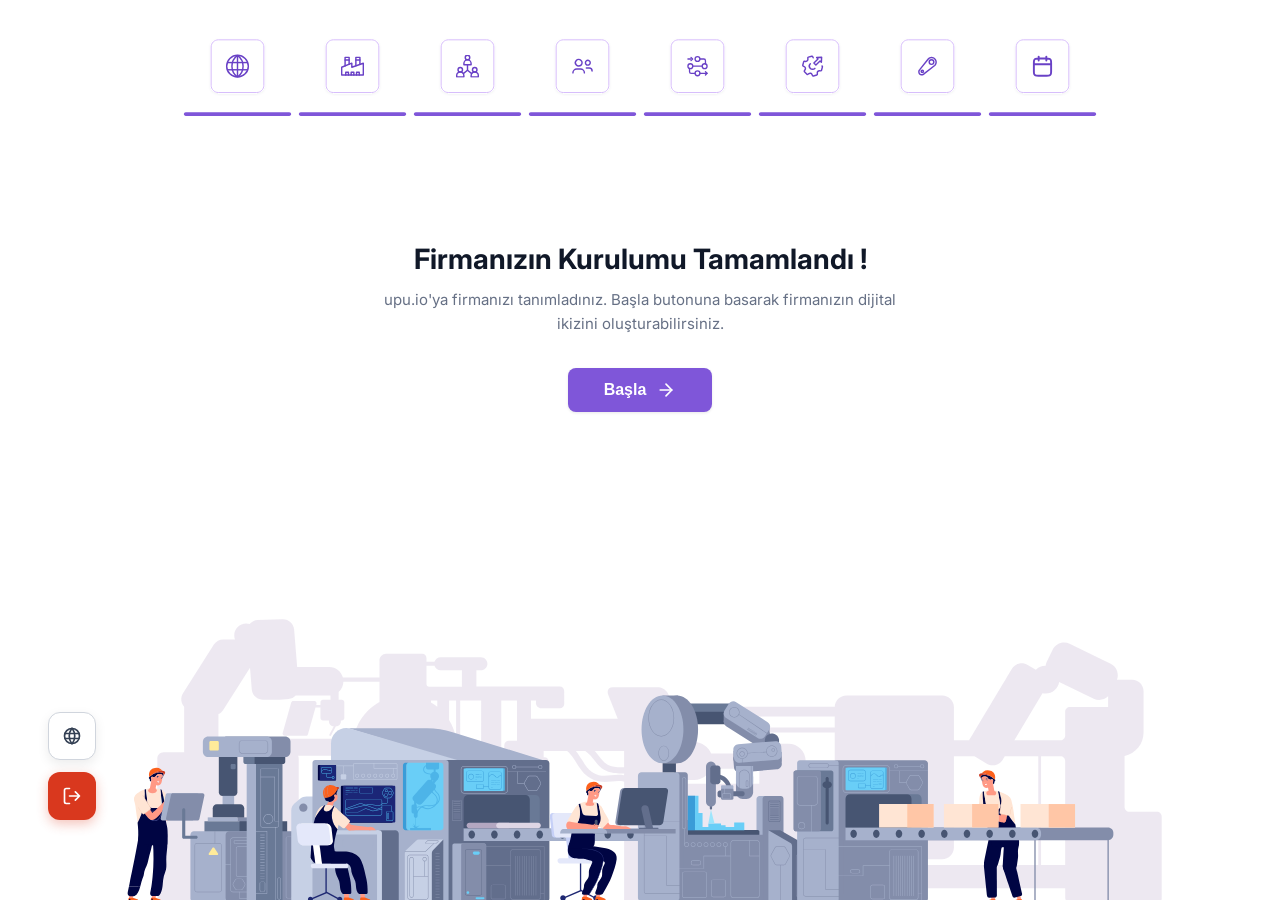
==== commit e6a61a2e: "Add files via upload" ====
--- a/register.html
+++ b/register.html
@@ -3,7 +3,7 @@
 <head>
     <meta charset="UTF-8">
     <meta name="viewport" content="width=device-width, initial-scale=1.0">
-    <title>upu.io - onboarding / kayıt ol</title>
+    <title>upu.io</title>
     
     <!-- Google Fonts (Inter / Outfit) -->
     <link rel="preconnect" href="https://fonts.googleapis.com">
@@ -74,7 +74,7 @@
                 <!-- Hoşgeldiniz Başlığı -->
                 <div class="welcome-header">
                     <h1 class="brand-welcome">
-                        <a href="index.html" style="text-decoration:none; color:inherit;"><span class="brand-upu">upu.</span><span class="brand-io">io</span></a><span class="welcome-text" data-i18n="welcome_text">'ya hoşgeldiniz.</span>
+                        <span class="welcome-prefix" id="welcomePrefix"></span><a href="index.html" style="text-decoration:none; color:inherit;"><span class="brand-upu">upu.</span><span class="brand-io">io</span></a><span class="welcome-suffix" id="welcomeSuffix">'ya hoşgeldiniz.</span>
                     </h1>
                     <p class="welcome-subtitle" data-i18n="welcome_sub">
                         Kaydınızı oluşturmanız ve upu.io'yu kullanabilmeniz için gerekli adımları tamamlamanız gerekmektedir. Adımları tamamlamak için uygun dili seçin ve "Başla" butonuna tıklayın.
@@ -400,53 +400,288 @@
                         </button>
                     </div>
                 </div>
-            </div>
-
-            <!-- STEP 5 TEMPLATE -->
+
+                <!-- LIST VIEW (Personel eklendiğinde görünen liste) -->
+                <div class="personnel-list-view" id="personnelListView" style="display: none;">
+                    <div class="dept-card-container">
+                        
+                        <!-- Header -->
+                        <div class="dept-card-header">
+                            <h2 class="dept-card-title">Personeller</h2>
+                            <span class="dept-count-badge" id="personnelCountBadge">0/56 Personel Kredisi</span>
+                        </div>
+
+                        <!-- Search -->
+                        <div class="dept-search-wrapper">
+                            <svg class="search-icon" width="18" height="18" viewBox="0 0 24 24" fill="none" stroke="#667085" stroke-width="2" stroke-linecap="round" stroke-linejoin="round"><circle cx="11" cy="11" r="8"/><line x1="21" y1="21" x2="16.65" y2="16.65"/></svg>
+                            <input type="text" class="dept-search-input" id="personSearchInput" placeholder="Search">
+                        </div>
+
+                        <!-- Personnel List Container -->
+                        <div class="dept-items-list" id="personItemsList">
+                            <!-- JS ile render edilen personel kartları -->
+                        </div>
+
+                        <!-- Yeni Personel Ekle Butonu -->
+                        <button type="button" class="btn-add-new-dept" id="btnAddNewPerson">
+                            <span class="plus-sign">+</span>
+                            <span>Yeni Personel Ekle</span>
+                        </button>
+
+                    </div>
+
+                    <!-- Alt Önceki & Sonraki Butonları -->
+                    <div class="form-action-buttons" style="margin-top: 20px;">
+                        <button type="button" class="btn-step-prev btn-prev" data-i18n="btn_prev">Önceki</button>
+                        <button type="button" class="btn-step-next btn-next" data-i18n="btn_next">Sonraki</button>
+                    </div>
+                </div>
+            </div>
+
+            <!-- STEP 5: İÇ OPERASYON EKLE (INTERNAL OP.) -->
             <div class="step-view" id="step-5">
-                <div class="welcome-header">
-                    <h2>Step 5: Internal Op.</h2>
-                    <p class="welcome-subtitle">İç operasyonlar ve süreç akışları.</p>
-                </div>
-                <div class="action-button-wrapper flex-buttons">
-                    <button type="button" class="btn-secondary btn-prev">Geri</button>
-                    <button type="button" class="btn-primary btn-next">Devam Et →</button>
-                </div>
-            </div>
-
-            <!-- STEP 6 TEMPLATE -->
+                <!-- EMPTY STATE VIEW (Hiç iç operasyon yokken) -->
+                <div class="internal-op-empty-view" id="internalOpEmptyView">
+                    <div class="welcome-header internal-op-header">
+                        <h1 class="step-title" data-i18n="step5_title">İç Operasyon Ekle</h1>
+                        <p class="welcome-subtitle" data-i18n="step5_sub">
+                            Frezeleme, tornalama, kesme gibi firma içi operasyonlarınızı ekleyebilir ve eklemiş olduğunuz operasyonları ekipmanlarınıza göre kategorize edebilirsiniz.
+                        </p>
+                    </div>
+
+                    <!-- Ortadaki Geniş + Ekle Butonu -->
+                    <div class="add-internal-op-wrapper">
+                        <button type="button" class="btn-add-item" id="btnAddInternalOp" onclick="if(window.openInternalOpModal) window.openInternalOpModal();">
+                            <span class="plus-sign">+</span>
+                            <span data-i18n="btn_add">Ekle</span>
+                        </button>
+                    </div>
+                </div>
+
+                <!-- LIST VIEW (Operasyon eklendiğinde görünen liste) -->
+                <div class="internal-op-list-view" id="internalOpListView" style="display: none;">
+                    <div class="dept-card-container">
+                        
+                        <!-- Header -->
+                        <div class="dept-card-header">
+                            <h2 class="dept-card-title">İç Operasyonlar</h2>
+                            <span class="dept-count-badge" id="internalOpCountBadge">0 Operasyon</span>
+                        </div>
+
+                        <!-- Search -->
+                        <div class="dept-search-wrapper">
+                            <svg class="search-icon" width="18" height="18" viewBox="0 0 24 24" fill="none" stroke="#667085" stroke-width="2" stroke-linecap="round" stroke-linejoin="round"><circle cx="11" cy="11" r="8"/><line x1="21" y1="21" x2="16.65" y2="16.65"/></svg>
+                            <input type="text" class="dept-search-input" id="internalOpSearchInput" placeholder="Search">
+                        </div>
+
+                        <!-- List Container -->
+                        <div class="dept-items-list" id="internalOpItemsList">
+                            <!-- JS ile render edilen operasyon kartları -->
+                        </div>
+
+                        <!-- Yeni İç Operasyon Ekle Butonu -->
+                        <button type="button" class="btn-add-new-dept" id="btnAddNewInternalOp" onclick="if(window.openInternalOpModal) window.openInternalOpModal();">
+                            <span class="plus-sign">+</span>
+                            <span>Yeni İç Operasyon Ekle</span>
+                        </button>
+
+                    </div>
+                </div>
+            </div>
+
+            <!-- STEP 6: DIŞ OPERASYON EKLE (EXTERNAL OP.) -->
             <div class="step-view" id="step-6">
-                <div class="welcome-header">
-                    <h2>Step 6: External Op.</h2>
-                    <p class="welcome-subtitle">Dış operasyonlar ve fason süreçler.</p>
-                </div>
-                <div class="action-button-wrapper flex-buttons">
-                    <button type="button" class="btn-secondary btn-prev">Geri</button>
-                    <button type="button" class="btn-primary btn-next">Devam Et →</button>
-                </div>
-            </div>
-
-            <!-- STEP 7 TEMPLATE -->
+                <!-- EMPTY STATE VIEW (Hiç dış operasyon yokken - Figma Spec) -->
+                <div class="internal-op-empty-view" id="externalOpEmptyView">
+                    <div class="welcome-header internal-op-header">
+                        <h1 class="step-title" data-i18n="step6_title">Dış Operasyon Ekle</h1>
+                        <p class="welcome-subtitle" data-i18n="step6_sub">
+                            Firmanızın dış operasyonlarını ekleyebilirsiniz.
+                        </p>
+                    </div>
+
+                    <!-- Ortadaki Geniş + Ekle Butonu -->
+                    <div class="add-internal-op-wrapper">
+                        <button type="button" class="btn-add-item" id="btnAddExternalOp" onclick="if(window.openExternalOpModal) window.openExternalOpModal();">
+                            <span class="plus-sign">+</span>
+                            <span data-i18n="btn_add">Ekle</span>
+                        </button>
+                    </div>
+                </div>
+
+                <!-- LIST VIEW (Dış Operasyon eklendiğinde görünen liste) -->
+                <div class="internal-op-list-view" id="externalOpListView" style="display: none;">
+                    <div class="dept-card-container">
+                        
+                        <!-- Header -->
+                        <div class="dept-card-header">
+                            <h2 class="dept-card-title">Dış Operasyonlar</h2>
+                            <span class="dept-count-badge" id="externalOpCountBadge">0 Operasyon</span>
+                        </div>
+
+                        <!-- Search -->
+                        <div class="dept-search-wrapper">
+                            <svg class="search-icon" width="18" height="18" viewBox="0 0 24 24" fill="none" stroke="#667085" stroke-width="2" stroke-linecap="round" stroke-linejoin="round"><circle cx="11" cy="11" r="8"/><line x1="21" y1="21" x2="16.65" y2="16.65"/></svg>
+                            <input type="text" class="dept-search-input" id="externalOpSearchInput" placeholder="Search">
+                        </div>
+
+                        <!-- List Container -->
+                        <div class="dept-items-list" id="externalOpItemsList">
+                            <!-- JS ile render edilen dış operasyon kartları -->
+                        </div>
+
+                        <!-- Yeni Dış Operasyon Ekle Butonu -->
+                        <button type="button" class="btn-add-new-dept" id="btnAddNewExternalOp" onclick="if(window.openExternalOpModal) window.openExternalOpModal();">
+                            <span class="plus-sign">+</span>
+                            <span>Yeni Dış Operasyon Ekle</span>
+                        </button>
+
+                    </div>
+                </div>
+            </div>
+
+            <!-- STEP 7: EKİPMAN EKLE (EQUIPMENTS) -->
             <div class="step-view" id="step-7">
-                <div class="welcome-header">
-                    <h2>Step 7: Equipments</h2>
-                    <p class="welcome-subtitle">Ekipman, etiket ve donanım tanımlamaları.</p>
-                </div>
-                <div class="action-button-wrapper flex-buttons">
-                    <button type="button" class="btn-secondary btn-prev">Geri</button>
-                    <button type="button" class="btn-primary btn-next">Devam Et →</button>
-                </div>
-            </div>
-
-            <!-- STEP 8 TEMPLATE -->
+                <!-- EMPTY STATE VIEW (Hiç ekipman yokken - Figma Spec) -->
+                <div class="internal-op-empty-view" id="equipmentsEmptyView">
+                    <div class="welcome-header internal-op-header">
+                        <h1 class="step-title" data-i18n="step7_title">Ekipman Ekle</h1>
+                        <p class="welcome-subtitle" data-i18n="step7_sub">
+                            Firmanızda bulunan ekipmanları ekleyebilir, önceden oluşturduğunuz operasyonlara ekipmanlarınızı dahil edebilirsiniz.
+                        </p>
+                    </div>
+
+                    <!-- Ortadaki Geniş + Ekle Butonu -->
+                    <div class="add-internal-op-wrapper">
+                        <button type="button" class="btn-add-item" id="btnAddEquipment" onclick="if(window.openEquipmentModal) window.openEquipmentModal();">
+                            <span class="plus-sign">+</span>
+                            <span data-i18n="btn_add">Ekle</span>
+                        </button>
+                    </div>
+                </div>
+
+                <!-- LIST VIEW (Ekipman eklendiğinde görünen liste - Figma Spec) -->
+                <div class="internal-op-list-view" id="equipmentsListView" style="display: none;">
+                    <div class="dept-card-container" style="max-width: 720px;">
+                        
+                        <!-- Header -->
+                        <div class="dept-card-header" style="margin-bottom: 16px;">
+                            <h2 class="dept-card-title">Ekipmanlar</h2>
+                            <span class="dept-count-badge" id="equipmentCreditBadge" style="background-color: #F4F3FF; color: #7F56D9; font-weight: 600; padding: 4px 12px; border-radius: 12px; font-size: 13px;">6 / 42 Ekipman Kredisi</span>
+                        </div>
+
+                        <!-- Search -->
+                        <div class="dept-search-wrapper" style="margin-bottom: 16px;">
+                            <svg class="search-icon" width="18" height="18" viewBox="0 0 24 24" fill="none" stroke="#667085" stroke-width="2" stroke-linecap="round" stroke-linejoin="round"><circle cx="11" cy="11" r="8"/><line x1="21" y1="21" x2="16.65" y2="16.65"/></svg>
+                            <input type="text" class="dept-search-input" id="equipmentSearchInput" placeholder="Search">
+                        </div>
+
+                        <!-- Tabs Row: Tanımsız Ekipmanlar (36) & Tanımlı Ekipmanlar (6) -->
+                        <div class="equipment-list-tabs" style="display: grid; grid-template-columns: 1fr 1fr; border-bottom: 1px solid #EAECF0; padding-bottom: 12px; margin-bottom: 16px;">
+                            <div style="display: flex; align-items: center; gap: 8px; font-size: 14px; font-weight: 600; color: #344054;">
+                                <span>Tanımsız Ekipmanlar</span>
+                                <span id="undefinedBadgeCount" style="background-color: #EFF8FF; color: #175CD3; font-size: 12px; padding: 2px 8px; border-radius: 12px; font-weight: 600;">36</span>
+                            </div>
+                            <div style="display: flex; align-items: center; gap: 8px; font-size: 14px; font-weight: 600; color: #344054;">
+                                <span>Tanımlı Ekipmanlar</span>
+                                <span id="definedBadgeCount" style="background-color: #ECFDF3; color: #027A48; font-size: 12px; padding: 2px 8px; border-radius: 12px; font-weight: 600;">6</span>
+                            </div>
+                        </div>
+
+                        <!-- 2-Column Equipment Container -->
+                        <div style="display: grid; grid-template-columns: 1fr 1fr; gap: 16px; align-items: start;">
+                            
+                            <!-- Left Column: Tanımsız Ekipmanlar -->
+                            <div id="undefinedEquipmentsList" style="display: flex; flex-direction: column; gap: 10px;">
+                                <!-- JS ile render edilir -->
+                            </div>
+
+                            <!-- Right Column: Tanımlı Ekipmanlar -->
+                            <div id="definedEquipmentsList" style="display: flex; flex-direction: column; gap: 10px;">
+                                <!-- JS ile render edilir -->
+                            </div>
+
+                        </div>
+
+                    </div>
+
+                    <!-- Alt Önceki & Sonraki Butonları (List View Altı - Figma Spec) -->
+                    <div class="form-action-buttons" style="margin-top: 24px; display: grid; grid-template-columns: 1fr 1fr; gap: 12px; max-width: 720px; margin-left: auto; margin-right: auto;">
+                        <button type="button" class="btn-step-prev btn-prev" data-i18n="btn_prev">Önceki</button>
+                        <button type="button" class="btn-step-next btn-next" data-i18n="btn_next">Sonraki</button>
+                    </div>
+
+                </div>
+            </div>
+
+            <!-- STEP 8: VARDİYA EKLE (SHIFTS - Figma Spec) -->
             <div class="step-view" id="step-8">
-                <div class="welcome-header">
-                    <h2>Step 8: Shifts</h2>
-                    <p class="welcome-subtitle">Vardiya planları ve çalışma saatleri düzeni.</p>
-                </div>
-                <div class="action-button-wrapper flex-buttons">
-                    <button type="button" class="btn-secondary btn-prev">Geri</button>
-                    <button type="button" class="btn-primary" onclick="alert('Onboarding başarıyla tamamlandı!');">Tamamla ✨</button>
+                <!-- EMPTY STATE VIEW (Hiç vardiya yokken - Figma Spec) -->
+                <div class="internal-op-empty-view" id="shiftsEmptyView">
+                    <div class="welcome-header internal-op-header">
+                        <h1 class="step-title" data-i18n="step8_title">Vardiya Ekle</h1>
+                        <p class="welcome-subtitle" data-i18n="step8_sub">
+                            Firmanızın çalışma saatlerini, molaları ve tatilleri sisteme ekleyerek, takvimden takip edebilir, personellerinizi de haberdar edebilirsiniz.
+                        </p>
+                    </div>
+
+                    <!-- Ortadaki Geniş + Ekle Butonu -->
+                    <div class="add-internal-op-wrapper">
+                        <button type="button" class="btn-add-item" id="btnAddShift" onclick="window.openShiftModal()" style="cursor: pointer;">
+                            <span class="plus-sign" style="pointer-events: none;">+</span>
+                            <span data-i18n="btn_add" style="pointer-events: none;">Ekle</span>
+                        </button>
+                    </div>
+                </div>
+
+                <!-- LIST VIEW (Vardiyalar Listesi - Figma Spec) -->
+                <div class="internal-op-list-view" id="shiftsListView" style="display: none; width: 100%;">
+                    <div style="max-width: 620px; margin: 0 auto; background: #FFFFFF; border: 1px solid #EAECF0; border-radius: 12px; padding: 24px; box-shadow: 0 1px 3px rgba(16,24,40,0.05);">
+                        
+                        <!-- Header Bar -->
+                        <div style="display: flex; align-items: center; justify-content: space-between; margin-bottom: 20px;">
+                            <h2 style="font-size: 18px; font-weight: 700; color: #101828; margin: 0;">Vardiyalar</h2>
+                            <span id="shiftListBadgeCount" style="padding: 4px 12px; border-radius: 16px; background: #F4F3FF; color: #7F56D9; font-size: 13px; font-weight: 600;">4 Vardiya</span>
+                        </div>
+
+                        <!-- Shifts Cards Container -->
+                        <div id="definedShiftsList" style="display: flex; flex-direction: column; gap: 12px; margin-bottom: 16px;">
+                            <!-- JS ile render edilir -->
+                        </div>
+
+                        <!-- + Yeni Vardiya Ekle Bottom Button -->
+                        <button type="button" id="btnAddNewShiftFromList" onclick="window.openShiftModal()" style="width: 100%; padding: 10px; border: 1px solid #D0D5DD; border-radius: 8px; background: #FFFFFF; font-size: 14px; font-weight: 600; color: #344054; cursor: pointer; display: flex; align-items: center; justify-content: center; gap: 6px; box-shadow: 0 1px 2px rgba(16,24,40,0.05); transition: all 0.15s;">
+                            <span style="font-size: 16px; pointer-events: none;">+</span>
+                            <span style="pointer-events: none;">Yeni Vardiya Ekle</span>
+                        </button>
+
+                        <!-- 24 Saat / 3 Vardiya Sınırı Uyarı Satırı (Figma Spec) -->
+                        <div id="shiftLimitWarningRow" style="display: none; align-items: center; gap: 6px; margin-top: 12px; font-size: 13px; color: #475467;">
+                            <svg width="18" height="18" viewBox="0 0 24 24" fill="none" stroke="#667085" stroke-width="2"><circle cx="12" cy="12" r="10"/><line x1="12" y1="16" x2="12" y2="12"/><line x1="12" y1="8" x2="12.01" y2="8"/></svg>
+                            <span>24 saat içerisinde <strong>en fazla 3 vardiya</strong> ekleyebilirsiniz.</span>
+                        </div>
+
+                    </div>
+
+                    <!-- Alt Önceki & Sonraki Butonları (Figma Spec) -->
+                    <div class="form-action-buttons" style="margin-top: 24px; display: grid; grid-template-columns: 1fr 1fr; gap: 12px; max-width: 620px; margin-left: auto; margin-right: auto;">
+                        <button type="button" class="btn-step-prev btn-prev" data-i18n="btn_prev">Önceki</button>
+                        <button type="button" class="btn-step-next btn-next" onclick="window.goToStep(9)" style="background: #7F56D9; color: #FFFFFF;">Sonraki</button>
+                    </div>
+                </div>
+            </div>
+
+            <!-- STEP 9: KAPANIŞ SAYFASI (Firmanızın Kurulumu Tamamlandı - Figma Spec) -->
+            <div class="step-view" id="step-9" style="margin-top: 100px;">
+                <div style="max-width: 600px; margin: 0 auto; text-align: center;">
+                    <h1 style="font-size: 28px; font-weight: 700; color: #101828; margin-bottom: 12px;">Firmanızın Kurulumu Tamamlandı !</h1>
+                    <p style="font-size: 15px; color: #667085; line-height: 1.6; max-width: 520px; margin: 0 auto 32px auto;">
+                        upu.io'ya firmanızı tanımladınız. Başla butonuna basarak firmanızın dijital ikizini oluşturabilirsiniz.
+                    </p>
+                    <button type="button" id="btnFinishStart" onclick="window.location.href='index.html';" style="padding: 12px 36px; background: #7F56D9; color: #FFFFFF; border: none; border-radius: 8px; font-size: 16px; font-weight: 600; cursor: pointer; display: inline-flex; align-items: center; justify-content: center; gap: 10px; box-shadow: 0 1px 3px rgba(16,24,40,0.1); transition: background 0.15s;">
+                        <span>Başla</span>
+                        <svg width="20" height="20" viewBox="0 0 24 24" fill="none" stroke="#FFFFFF" stroke-width="2" stroke-linecap="round" stroke-linejoin="round"><line x1="5" y1="12" x2="19" y2="12"/><polyline points="12 5 19 12 12 19"/></svg>
+                    </button>
                 </div>
             </div>
 
@@ -477,6 +712,14 @@
             <button type="button" class="floating-btn logout-btn" id="logoutBtn" title="Çıkış Yap" onclick="location.href='index.html';">
                 <svg width="20" height="20" viewBox="0 0 24 24" fill="none" stroke="#FFFFFF" stroke-width="2" stroke-linecap="round" stroke-linejoin="round"><path d="M9 21H5a2 2 0 0 1-2-2V5a2 2 0 0 1 2-2h4M16 17l5-5-5-5M21 12H9"/></svg>
             </button>
+        </div>
+
+        <!-- Sağ Alt Yüzen Firma Logosu Rozeti (Figma Spec: 120px x 90px) -->
+        <div class="floating-company-badge" id="floatingCompanyBadge" style="display: none;">
+            <div class="badge-logo-box">
+                <img src="" alt="Firma Logosu" id="badgeLogoImg" style="width: 100%; height: 100%; object-fit: contain;">
+            </div>
+        </div>
         <!-- DEPARTMAN EKLEME MODAL (Web Modal Base) -->
         <div class="modal-overlay" id="departmentModal">
             <div class="modal-card">
@@ -525,9 +768,997 @@
             </div>
         </div>
 
+        <!-- PERSONEL EKLEME MODAL (Web Modal Base - Tabbed 2-Column Form) -->
+        <div class="modal-overlay" id="personnelModal">
+            <div class="modal-card modal-card-wide">
+                
+                <!-- Header -->
+                <div class="modal-header">
+                    <h2 class="modal-title" data-i18n="modal_personnel_title">Yeni Personel Ekle</h2>
+                    <button type="button" class="modal-close-btn" id="closePersonModalBtn">&times;</button>
+                </div>
+
+                <!-- Tab Navigasyonu -->
+                <div class="modal-tabs">
+                    <button type="button" class="modal-tab-btn active" data-tab="tab-genel">Genel</button>
+                    <button type="button" class="modal-tab-btn" data-tab="tab-yetenek">Yetenek ve Operasyon</button>
+                    <button type="button" class="modal-tab-btn" data-tab="tab-basari">Kazanılmış Başarı</button>
+                </div>
+
+                <!-- Body Tabs Container -->
+                <div class="modal-body">
+                    
+                    <!-- TAB 1: GENEL -->
+                    <div class="modal-tab-content active" id="tab-genel">
+                        <div class="modal-two-column-grid">
+                            
+                            <!-- SOL KOLON -->
+                            <div class="modal-col">
+                                <!-- Personel Fotoğrafı -->
+                                <div class="form-group logo-upload-group">
+                                    <div class="logo-upload-box" id="personPhotoUploadBox">
+                                        <input type="file" id="personPhotoInput" accept="image/*" style="display: none;">
+                                        <div class="logo-plus-icon" id="personPhotoPreview">+</div>
+                                        <div class="logo-text-wrapper">
+                                            <span class="logo-title">Personel Fotoğrafı</span>
+                                            <a href="#" class="logo-upload-link" onclick="event.preventDefault();">Resim yükle</a>
+                                        </div>
+                                    </div>
+                                </div>
+
+                                <!-- ID -->
+                                <div class="form-group">
+                                    <label class="input-label">ID</label>
+                                    <input type="text" class="form-input" id="personIdInput" placeholder="1384843811">
+                                </div>
+
+                                <!-- Yetki -->
+                                <div class="form-group">
+                                    <label class="input-label">Yetki</label>
+                                    <input type="text" class="form-input" id="personRoleInput">
+                                </div>
+
+                                <!-- Ad -->
+                                <div class="form-group">
+                                    <label class="input-label">Ad</label>
+                                    <input type="text" class="form-input" id="personFirstNameInput">
+                                </div>
+
+                                <!-- Soyad -->
+                                <div class="form-group">
+                                    <label class="input-label">Soyad</label>
+                                    <input type="text" class="form-input" id="personLastNameInput">
+                                </div>
+
+                                <!-- Telefon Numarası -->
+                                <div class="form-group">
+                                    <label class="input-label">Telefon Numarası</label>
+                                    <div class="phone-input-group">
+                                        <select class="phone-country-select">
+                                            <option value="TR">TR ∨</option>
+                                        </select>
+                                        <input type="text" class="form-input" id="personPhoneInput" placeholder="+90 (555) 000-0000">
+                                    </div>
+                                </div>
+                            </div>
+
+                            <!-- SAĞ KOLON -->
+                            <div class="modal-col">
+                                <!-- Email -->
+                                <div class="form-group input-icon-group">
+                                    <label class="input-label">Email</label>
+                                    <div class="input-with-icon">
+                                        <svg class="field-icon" width="18" height="18" viewBox="0 0 24 24" fill="none" stroke="#667085" stroke-width="2"><rect x="3" y="5" width="18" height="14" rx="2"/><path d="M3 7l9 6 9-6"/></svg>
+                                        <input type="email" class="form-input" id="personEmailInput" placeholder="olivia@upu.io">
+                                    </div>
+                                </div>
+
+                                <!-- İşe Giriş Tarihi -->
+                                <div class="form-group">
+                                    <label class="input-label">İşe Giriş Tarihi</label>
+                                    <input type="date" class="form-input" id="personStartDateInput">
+                                </div>
+
+                                <!-- Upu Point -->
+                                <div class="form-group">
+                                    <label class="input-label">Upu Point</label>
+                                    <input type="text" class="form-input" id="personUpuPointInput">
+                                </div>
+
+                                <!-- Personel Toplam Maliyet -->
+                                <div class="form-group">
+                                    <label class="input-label">Personel Toplam Maliyet</label>
+                                    <input type="text" class="form-input" id="personCostInput">
+                                </div>
+
+                                <!-- Personel Toplam Maaş -->
+                                <div class="form-group">
+                                    <label class="input-label">Personel Toplam Maaş</label>
+                                    <input type="text" class="form-input" id="personSalaryInput">
+                                </div>
+
+                                <!-- Departman -->
+                                <div class="form-group">
+                                    <label class="input-label">Departman</label>
+                                    <select class="form-select" id="personDeptSelect">
+                                        <option value="">Departman Seçiniz</option>
+                                    </select>
+                                </div>
+
+                                <!-- Checkbox -->
+                                <div class="form-checkbox-group">
+                                    <label class="checkbox-container">
+                                        <input type="checkbox" id="personIsManagerCheckbox">
+                                        <span class="custom-checkbox-box"></span>
+                                        <span class="checkbox-label-text">Seçili departmanın sorumlusu yap*</span>
+                                    </label>
+                                </div>
+                            </div>
+
+                        </div>
+
+                        <!-- Alt Bilgi Yazısı -->
+                        <p class="modal-info-footnote">*Personelinizi eklediğiniz departmanın sorumlusu olarak atayabilirsiniz.</p>
+                    </div>
+
+                    <!-- TAB 2: YETENEK VE OPERASYON -->
+                    <div class="modal-tab-content" id="tab-yetenek">
+                        <div class="skills-section-header">
+                            <div class="skills-title-group">
+                                <h3 class="skills-title">Yetenekler</h3>
+                                <span class="skills-count-badge" id="skillsCountBadge">0 adet</span>
+                            </div>
+                            <button type="button" class="btn-add-skill-trigger" id="btnAddSkillTrigger">
+                                <span class="plus-sign">+</span>
+                                <span>Yetenek Ekle</span>
+                            </button>
+                        </div>
+
+                        <!-- Yetenekler Listesi -->
+                        <div class="skills-items-list" id="skillsItemsList">
+                            <!-- JS ile dinamik render edilen yetenek kartları -->
+                        </div>
+                    </div>
+
+                    <!-- TAB 3: KAZANILMIŞ BAŞARI -->
+                    <div class="modal-tab-content" id="tab-basari">
+                        <div class="skills-section-header">
+                            <div class="skills-title-group">
+                                <h3 class="skills-title">Kazanılmış Eğitim - Başarı</h3>
+                                <span class="skills-count-badge" id="achievementsCountBadge">0 adet</span>
+                            </div>
+                            <button type="button" class="btn-add-skill-trigger" id="btnAddAchievementTrigger">
+                                <span class="plus-sign">+</span>
+                                <span>Başarı Ekle</span>
+                            </button>
+                        </div>
+
+                        <!-- Başarılar Listesi -->
+                        <div class="skills-items-list" id="achievementsItemsList">
+                            <!-- JS ile dinamik render edilen başarı kartları -->
+                        </div>
+                    </div>
+
+                </div>
+
+                <!-- Footer -->
+                <div class="modal-footer">
+                    <button type="button" class="btn-modal-cancel" id="cancelPersonModalBtn" data-i18n="btn_cancel">Vazgeç</button>
+                    <button type="button" class="btn-modal-submit" id="savePersonModalBtn" data-i18n="btn_save">Kaydet</button>
+                </div>
+            </div>
+        </div>
+
+        <!-- YENİ YETENEK EKLE MODAL (Nested Sub-Modal) -->
+        <div class="modal-overlay" id="skillModal" style="z-index: 1100;">
+            <div class="modal-card" style="max-width: 380px;">
+                <!-- Header -->
+                <div class="modal-header">
+                    <h2 class="modal-title">Yeni Yetenek Ekle</h2>
+                    <button type="button" class="modal-close-btn" id="closeSkillModalBtn">&times;</button>
+                </div>
+
+                <!-- Body -->
+                <div class="modal-body">
+                    <!-- Operasyon -->
+                    <div class="form-group" style="margin-bottom: 16px;">
+                        <label class="input-label">Operasyon</label>
+                        <select class="form-select" id="skillOpSelect">
+                            <option value="">Select an operation</option>
+                            <option value="CNC Taşlama">CNC Taşlama</option>
+                            <option value="CNC Dişli">CNC Dişli</option>
+                            <option value="Torna Operasyonu">Torna Operasyonu</option>
+                            <option value="Frezeleme">Frezeleme</option>
+                            <option value="Montaj">Montaj</option>
+                        </select>
+                    </div>
+
+                    <!-- Tarih -->
+                    <div class="form-group input-icon-group" style="margin-bottom: 16px;">
+                        <label class="input-label">Tarih</label>
+                        <div class="input-with-icon">
+                            <svg class="field-icon" width="18" height="18" viewBox="0 0 24 24" fill="none" stroke="#667085" stroke-width="2"><rect x="3" y="4" width="18" height="18" rx="2"/><path d="M16 2v4M8 2v4M3 10h18"/></svg>
+                            <input type="text" class="form-input" id="skillDateInput" value="16:34" placeholder="16:34">
+                        </div>
+                    </div>
+
+                    <!-- Puan -->
+                    <div class="form-group">
+                        <label class="input-label">Puan</label>
+                        <select class="form-select" id="skillScoreSelect">
+                            <option value="">Puan Seçiniz</option>
+                            <option value="1/10">1/10</option>
+                            <option value="2/10">2/10</option>
+                            <option value="3/10">3/10</option>
+                            <option value="4/10">4/10</option>
+                            <option value="5/10">5/10</option>
+                            <option value="6/10">6/10</option>
+                            <option value="7/10">7/10</option>
+                            <option value="8/10">8/10</option>
+                            <option value="9/10">9/10</option>
+                            <option value="10/10">10/10</option>
+                        </select>
+                    </div>
+                </div>
+
+                <!-- Footer -->
+                <div class="modal-footer">
+                    <button type="button" class="btn-modal-cancel" id="cancelSkillModalBtn">Vazgeç</button>
+                    <button type="button" class="btn-modal-submit" id="saveSkillModalBtn">Kaydet</button>
+                </div>
+            </div>
+        </div>
+
+        <!-- YENİ KAZANILMIŞ BAŞARI EKLE MODAL (Nested 2-Column Sub-Modal) -->
+        <div class="modal-overlay" id="achievementModal" style="z-index: 1100;">
+            <div class="modal-card" style="max-width: 580px;">
+                <!-- Header -->
+                <div class="modal-header">
+                    <h2 class="modal-title">Yeni Kazanılmış Başarı Ekle</h2>
+                    <button type="button" class="modal-close-btn" id="closeAchievementModalBtn">&times;</button>
+                </div>
+
+                <!-- Body (2 Column Grid) -->
+                <div class="modal-body">
+                    <div class="modal-two-column-grid">
+                        
+                        <!-- SOL KOLON -->
+                        <div class="modal-col">
+                            <!-- Başarı -->
+                            <div class="form-group">
+                                <label class="input-label">Başarı</label>
+                                <input type="text" class="form-input" id="achieveTitleInput" placeholder="Başarı Adı">
+                            </div>
+
+                            <!-- Tarih -->
+                            <div class="form-group input-icon-group">
+                                <label class="input-label">Tarih</label>
+                                <div class="input-with-icon">
+                                    <svg class="field-icon" width="18" height="18" viewBox="0 0 24 24" fill="none" stroke="#667085" stroke-width="2"><rect x="3" y="4" width="18" height="18" rx="2"/><path d="M16 2v4M8 2v4M3 10h18"/></svg>
+                                    <input type="text" class="form-input" id="achieveDateInput" value="16:34" placeholder="16:34">
+                                </div>
+                            </div>
+
+                            <!-- Kurum -->
+                            <div class="form-group">
+                                <label class="input-label">Kurum</label>
+                                <input type="text" class="form-input" id="achieveInstitutionInput">
+                            </div>
+
+                            <!-- Ek Belge -->
+                            <div class="form-group logo-upload-group">
+                                <div class="logo-upload-box" id="achieveFileUploadBox">
+                                    <input type="file" id="achieveFileInput" style="display: none;">
+                                    <div class="logo-plus-icon" id="achieveFilePreview">+</div>
+                                    <div class="logo-text-wrapper">
+                                        <span class="logo-title">Ek Belge</span>
+                                        <a href="#" class="logo-upload-link" onclick="event.preventDefault();">Belge yükle</a>
+                                    </div>
+                                </div>
+                            </div>
+                        </div>
+
+                        <!-- SAĞ KOLON -->
+                        <div class="modal-col">
+                            <!-- Sertifika No -->
+                            <div class="form-group">
+                                <label class="input-label">Sertifika No</label>
+                                <input type="text" class="form-input" id="achieveCertNoInput">
+                            </div>
+
+                            <!-- Alınan Puan -->
+                            <div class="form-group">
+                                <label class="input-label">Alınan Puan</label>
+                                <input type="text" class="form-input" id="achieveScoreInput">
+                            </div>
+
+                            <!-- Tam Puan -->
+                            <div class="form-group">
+                                <label class="input-label">Tam Puan</label>
+                                <input type="text" class="form-input" id="achieveMaxScoreInput">
+                            </div>
+                        </div>
+
+                    </div>
+                </div>
+
+                <!-- Footer -->
+                <div class="modal-footer">
+                    <button type="button" class="btn-modal-cancel" id="cancelAchievementModalBtn">Vazgeç</button>
+                    <button type="button" class="btn-modal-submit" id="saveAchievementModalBtn">Kaydet</button>
+                </div>
+            </div>
+        </div>
+
+        <!-- İÇ OPERASYON EKLEME MODAL (Web Modal Base - Tabbed Form) -->
+        <div class="modal-overlay" id="internalOpModal">
+            <div class="modal-card modal-card-wide">
+                
+                <!-- Header -->
+                <div class="modal-header">
+                    <h2 class="modal-title">Yeni İç Operasyon Ekle</h2>
+                    <button type="button" class="modal-close-btn" id="closeInternalOpModalBtn">&times;</button>
+                </div>
+
+                <!-- Tab Navigasyonu -->
+                <div class="modal-tabs">
+                    <button type="button" class="modal-tab-btn active" data-tab="op-tab-info">Operasyon Bilgileri</button>
+                    <button type="button" class="modal-tab-btn" data-tab="op-tab-manager">Operasyon Sorumlusu</button>
+                    <button type="button" class="modal-tab-btn" data-tab="op-tab-icon">Operasyon İkonu</button>
+                </div>
+
+                <!-- Body Tabs Container -->
+                <div class="modal-body">
+                    
+                    <!-- TAB 1: OPERASYON BİLGİLERİ -->
+                    <div class="modal-tab-content active" id="op-tab-info">
+                        <div class="modal-two-column-grid">
+                            
+                            <!-- SOL KOLON -->
+                            <div class="modal-col">
+                                <!-- Operasyon Adı -->
+                                <div class="form-group">
+                                    <label class="input-label">Operasyon Adı</label>
+                                    <input type="text" class="form-input" id="opNameInput">
+                                </div>
+
+                                <!-- Operasyon Tipi -->
+                                <div class="form-group">
+                                    <label class="input-label">Operasyon Tipi</label>
+                                    <select class="form-select" id="opTypeSelect">
+                                        <option value="">Select an item</option>
+                                        <option value="Frezeleme">Frezeleme</option>
+                                        <option value="Tornalama">Tornalama</option>
+                                        <option value="Kesme">Kesme</option>
+                                        <option value="Kaynak">Kaynak</option>
+                                        <option value="Montaj">Montaj</option>
+                                    </select>
+                                </div>
+
+                                <!-- Operasyon Kodu -->
+                                <div class="form-group">
+                                    <label class="input-label">Operasyon Kodu</label>
+                                    <input type="text" class="form-input" id="opCodeInput" maxlength="3">
+                                    <span class="input-footnote">Maksimum 3 harf olmalı.</span>
+                                </div>
+                            </div>
+
+                            <!-- SAĞ KOLON (KPI İle Birleşik Inputlar) -->
+                            <div class="modal-col">
+                                <!-- Utilization -->
+                                <div class="form-group">
+                                    <label class="input-label">Utilization</label>
+                                    <div class="kpi-input-group">
+                                        <span class="kpi-badge">KPI</span>
+                                        <input type="number" class="form-input" id="opUtilizationInput" placeholder="12">
+                                    </div>
+                                </div>
+
+                                <!-- Measurable -->
+                                <div class="form-group">
+                                    <label class="input-label">Measurable</label>
+                                    <div class="kpi-input-group">
+                                        <span class="kpi-badge">KPI</span>
+                                        <input type="number" class="form-input" id="opMeasurableInput" placeholder="12">
+                                    </div>
+                                </div>
+
+                                <!-- Performance -->
+                                <div class="form-group">
+                                    <label class="input-label">Performance</label>
+                                    <div class="kpi-input-group">
+                                        <span class="kpi-badge">KPI</span>
+                                        <input type="number" class="form-input" id="opPerformanceInput" placeholder="12">
+                                    </div>
+                                </div>
+
+                                <!-- Availability -->
+                                <div class="form-group">
+                                    <label class="input-label">Availability</label>
+                                    <div class="kpi-input-group">
+                                        <span class="kpi-badge">KPI</span>
+                                        <input type="number" class="form-input" id="opAvailabilityInput" placeholder="12">
+                                    </div>
+                                </div>
+                            </div>
+
+                        </div>
+
+                        <!-- Footer Tab 1 -->
+                        <div class="modal-footer" style="margin-top: 24px;">
+                            <button type="button" class="btn-modal-cancel" id="cancelInternalOpModalBtn">Vazgeç</button>
+                            <button type="button" class="btn-modal-submit save-op-action-btn" id="nextTabInfoBtn">Kaydet</button>
+                        </div>
+                    </div>
+
+                    <!-- TAB 2: OPERASYON SORUMLUSU -->
+                    <div class="modal-tab-content" id="op-tab-manager">
+                        <!-- Search -->
+                        <div class="dept-search-wrapper" style="margin-bottom: 16px;">
+                            <svg class="search-icon" width="18" height="18" viewBox="0 0 24 24" fill="none" stroke="#667085" stroke-width="2" stroke-linecap="round" stroke-linejoin="round"><circle cx="11" cy="11" r="8"/><line x1="21" y1="21" x2="16.65" y2="16.65"/></svg>
+                            <input type="text" class="dept-search-input" id="opManagerSearchInput" placeholder="Search">
+                        </div>
+
+                        <!-- Personel Seçim Grid'i (2 Kolon) -->
+                        <div class="op-managers-grid" id="opManagersGrid">
+                            <!-- JS ile render edilen sorumlu personeller -->
+                        </div>
+
+                        <!-- Footer Tab 2 -->
+                        <div class="modal-footer" style="margin-top: 24px;">
+                            <button type="button" class="btn-modal-cancel" id="prevTabManagerBtn">Önceki</button>
+                            <button type="button" class="btn-modal-submit save-op-action-btn" id="nextTabManagerBtn">Kaydet</button>
+                        </div>
+                    </div>
+
+                    <!-- TAB 3: OPERASYON İKONU -->
+                    <div class="modal-tab-content" id="op-tab-icon">
+                        <!-- Search Bar -->
+                        <div class="dept-search-wrapper" style="margin-bottom: 16px;">
+                            <svg class="search-icon" width="18" height="18" viewBox="0 0 24 24" fill="none" stroke="#667085" stroke-width="2" stroke-linecap="round" stroke-linejoin="round"><circle cx="11" cy="11" r="8"/><line x1="21" y1="21" x2="16.65" y2="16.65"/></svg>
+                            <input type="text" class="dept-search-input" id="opIconSearchInput" placeholder="Search">
+                        </div>
+
+                        <!-- 11-Column Icon Picker Grid (36 adet SVG görsel) -->
+                        <div class="op-icon-picker-grid" id="opIconPickerGrid" style="display: grid; grid-template-columns: repeat(11, 1fr); gap: 8px; max-height: 240px; overflow-y: auto; padding: 4px;">
+                            <!-- JS ile render edilen SVG ikonları -->
+                        </div>
+
+                        <!-- Footer Tab 3 -->
+                        <div class="modal-footer" style="margin-top: 24px;">
+                            <button type="button" class="btn-modal-cancel" id="prevTabIconBtn">Önceki</button>
+                            <button type="button" class="btn-modal-submit save-op-action-btn" id="saveInternalOpModalBtn">Kaydet</button>
+                        </div>
+                    </div>
+
+                </div>
+            </div>
+        </div>
+
+        <!-- DIŞ OPERASYON EKLEME MODAL (Web Modal Base - Tabbed Figma Spec) -->
+        <div class="modal-overlay" id="externalOpModal">
+            <div class="modal-card modal-card-wide">
+                
+                <!-- Header -->
+                <div class="modal-header">
+                    <h2 class="modal-title">Yeni Dış Operasyon Ekle</h2>
+                    <button type="button" class="modal-close-btn" id="closeExternalOpModalBtn">&times;</button>
+                </div>
+
+                <!-- Tab Navigasyonu -->
+                <div class="modal-tabs">
+                    <button type="button" class="modal-tab-btn active" data-tab="ext-tab-info">Operasyon Bilgileri</button>
+                    <button type="button" class="modal-tab-btn" data-tab="ext-tab-manager">Operasyon Sorumlusu</button>
+                </div>
+
+                <!-- Body Tabs Container -->
+                <div class="modal-body">
+                    
+                    <!-- TAB 1: OPERASYON BİLGİLERİ -->
+                    <div class="modal-tab-content active" id="ext-tab-info">
+                        
+                        <!-- Dış Operasyon Adı -->
+                        <div class="form-group" style="margin-bottom: 20px;">
+                            <label class="input-label">Dış Operasyon Adı</label>
+                            <input type="text" class="form-input" id="extOpNameInput" placeholder="Operasyon Adı">
+                        </div>
+
+                        <!-- Tedarikçiler Header Row -->
+                        <div class="suppliers-header-row" style="display: flex; justify-content: space-between; align-items: center; margin-bottom: 12px;">
+                            <div style="display: flex; align-items: center; gap: 8px;">
+                                <label class="input-label" style="margin-bottom: 0;">Tedarikçiler</label>
+                                <span class="dept-count-badge" id="supplierCountBadge">6 adet</span>
+                            </div>
+                            <button type="button" class="btn-link-action" id="btnOpenNewSupplierModal" style="background: none; border: none; color: #7F56D9; font-weight: 600; font-size: 14px; cursor: pointer; display: flex; align-items: center; gap: 4px;">
+                                <span>+</span>
+                                <span>Yeni Tedarikçi Ekle</span>
+                            </button>
+                        </div>
+
+                        <!-- Tedarikçiler 2-Column Grid -->
+                        <div class="suppliers-grid" id="suppliersGrid">
+                            <!-- JS ile render edilen 2 kolonlu tedarikçi listesi -->
+                        </div>
+
+                        <!-- Footer Tab 1 -->
+                        <div class="modal-footer" style="margin-top: 24px;">
+                            <button type="button" class="btn-modal-cancel" id="cancelExternalOpModalBtn">Vazgeç</button>
+                            <button type="button" class="btn-modal-submit" id="nextExtTabInfoBtn">Sonraki</button>
+                        </div>
+
+                    </div>
+
+                    <!-- TAB 2: OPERASYON SORUMLUSU -->
+                    <div class="modal-tab-content" id="ext-tab-manager">
+                        <!-- Search -->
+                        <div class="dept-search-wrapper" style="margin-bottom: 16px;">
+                            <svg class="search-icon" width="18" height="18" viewBox="0 0 24 24" fill="none" stroke="#667085" stroke-width="2" stroke-linecap="round" stroke-linejoin="round"><circle cx="11" cy="11" r="8"/><line x1="21" y1="21" x2="16.65" y2="16.65"/></svg>
+                            <input type="text" class="dept-search-input" id="extOpManagerSearchInput" placeholder="Search">
+                        </div>
+
+                        <!-- Personel Seçim Grid'i (2 Kolon) -->
+                        <div class="op-managers-grid" id="extOpManagersGrid">
+                            <!-- JS ile render edilen sorumlu personeller -->
+                        </div>
+
+                        <!-- Footer Tab 2 -->
+                        <div class="modal-footer" style="margin-top: 24px;">
+                            <button type="button" class="btn-modal-cancel" id="prevExtTabManagerBtn">Önceki</button>
+                            <button type="button" class="btn-modal-submit" id="saveExternalOpModalBtn">Kaydet</button>
+                        </div>
+                    </div>
+
+                </div>
+            </div>
+        </div>
+
+        <!-- YENİ TEDARİKÇİ EKLEME MODAL (Web Modal Base - Figma Right Modal Spec) -->
+        <div class="modal-overlay" id="newSupplierModal" style="z-index: 1050;">
+            <div class="modal-card" style="max-width: 440px;">
+                
+                <!-- Header -->
+                <div class="modal-header">
+                    <h2 class="modal-title">Yeni Tedarikçi Ekle</h2>
+                    <button type="button" class="modal-close-btn" id="closeNewSupplierModalBtn">&times;</button>
+                </div>
+
+                <!-- Body -->
+                <div class="modal-body" style="gap: 16px;">
+                    <!-- Tedarikçi Adı -->
+                    <div class="form-group">
+                        <label class="input-label">Tedarikçi Adı</label>
+                        <input type="text" class="form-input" id="supplierNameInput" placeholder="Tedarikçi Adı">
+                    </div>
+
+                    <!-- Adres -->
+                    <div class="form-group">
+                        <label class="input-label">Adres</label>
+                        <input type="text" class="form-input" id="supplierAddressInput" placeholder="Adres">
+                    </div>
+
+                    <!-- İrtibat Numarası -->
+                    <div class="form-group">
+                        <label class="input-label">İrtibat Numarası</label>
+                        <div class="phone-input-row" style="display: flex; gap: 8px;">
+                            <select class="form-input" id="supplierCountryCode" style="width: 110px; flex-shrink: 0;">
+                                <option value="TR">TR ∨ +(90)</option>
+                                <option value="US">US ∨ +(1)</option>
+                                <option value="GB">GB ∨ +(44)</option>
+                                <option value="DE">DE ∨ +(49)</option>
+                            </select>
+                            <input type="tel" class="form-input" id="supplierPhoneInput" placeholder="5xx xxx xx xx" style="flex: 1;">
+                        </div>
+                    </div>
+
+                    <!-- E-Posta -->
+                    <div class="form-group input-icon-group">
+                        <label class="input-label">E-Posta</label>
+                        <div class="input-with-icon">
+                            <svg class="field-icon" width="18" height="18" viewBox="0 0 24 24" fill="none" stroke="#667085" stroke-width="2"><path d="M4 4h16c1.1 0 2 .9 2 2v12c0 1.1-.9 2-2 2H4c-1.1 0-2-.9-2-2V6c0-1.1.9-2 2-2z"/><polyline points="22,6 12,13 2,6"/></svg>
+                            <input type="email" class="form-input" id="supplierEmailInput" placeholder="upu@upu.io">
+                        </div>
+                    </div>
+
+                    <!-- Footer -->
+                    <div class="modal-footer" style="margin-top: 24px;">
+                        <button type="button" class="btn-modal-cancel" id="cancelNewSupplierModalBtn">Vazgeç</button>
+                        <button type="button" class="btn-modal-submit" id="saveNewSupplierModalBtn">Kaydet</button>
+                    </div>
+
+                </div>
+            </div>
+        </div>
+
+        <!-- EKİPMAN EKLEME MODAL (Web Modal Base - Figma 2-Column Spec) -->
+        <div class="modal-overlay" id="equipmentModal">
+            <div class="modal-card modal-card-wide" style="max-width: 680px; padding: 24px;">
+                
+                <!-- Header -->
+                <div class="modal-header" style="margin-bottom: 20px;">
+                    <h2 class="modal-title">Yeni Ekipman Ekle</h2>
+                    <button type="button" class="modal-close-btn" id="closeEquipmentModalBtn">&times;</button>
+                </div>
+
+                <!-- Body (2-Column Grid) -->
+                <div class="modal-body">
+                    <div class="modal-two-column-grid" style="grid-template-columns: 1fr 1fr; gap: 20px; align-items: start;">
+                        
+                        <!-- LEFT COLUMN -->
+                        <div class="modal-col" style="display: flex; flex-direction: column; gap: 14px;">
+                            
+                            <!-- Ekipman Fotoğrafı Upload Box -->
+                            <div class="photo-upload-box-row" style="display: flex; align-items: center; gap: 14px; margin-bottom: 4px;">
+                                <input type="file" id="eqPhotoFileInput" accept="image/*" style="display: none;">
+                                <div id="eqPhotoPreviewBox" onclick="document.getElementById('eqPhotoFileInput').click()" style="width: 52px; height: 52px; border: 1px dashed #D0D5DD; border-radius: 8px; display: flex; align-items: center; justify-content: center; cursor: pointer; background-color: #FAFAFA; transition: border-color 0.15s; overflow: hidden;">
+                                    <svg width="20" height="20" viewBox="0 0 24 24" fill="none" stroke="#667085" stroke-width="2"><line x1="12" y1="5" x2="12" y2="19"/><line x1="5" y1="12" x2="19" y2="12"/></svg>
+                                </div>
+                                <div>
+                                    <div style="font-size: 14px; font-weight: 600; color: #101828;">Ekipman Fotoğrafı</div>
+                                    <span onclick="document.getElementById('eqPhotoFileInput').click()" style="font-size: 13px; color: #7F56D9; text-decoration: underline; cursor: pointer;">Resim yükle</span>
+                                </div>
+                            </div>
+
+                            <!-- ID -->
+                            <div class="form-group">
+                                <label class="input-label">ID</label>
+                                <input type="text" class="form-input" id="eqIdInput" value="1384843811" readonly style="background-color: #F9FAFB;">
+                            </div>
+
+                            <!-- Marka -->
+                            <div class="form-group">
+                                <label class="input-label">Marka</label>
+                                <input type="text" class="form-input" id="eqBrandInput" placeholder="Marka">
+                            </div>
+
+                            <!-- Model -->
+                            <div class="form-group">
+                                <label class="input-label">Model</label>
+                                <input type="text" class="form-input" id="eqModelInput" placeholder="Model">
+                            </div>
+
+                            <!-- Operasyon -->
+                            <div class="form-group">
+                                <label class="input-label">Operasyon</label>
+                                <select class="form-input" id="eqOperationSelect">
+                                    <option value="">Operasyon Seçiniz</option>
+                                    <option value="CNC Torna">CNC Torna</option>
+                                    <option value="CNC Freze">CNC Freze</option>
+                                    <option value="Kesim">Kesim</option>
+                                    <option value="Kaynak">Kaynak</option>
+                                </select>
+                            </div>
+
+                            <!-- Mac Adresi -->
+                            <div class="form-group">
+                                <label class="input-label">Mac Adresi</label>
+                                <input type="text" class="form-input" id="eqMacInput" placeholder="Mac Adresi">
+                            </div>
+
+                            <!-- Üretim Yılı -->
+                            <div class="form-group">
+                                <label class="input-label">Üretim Yılı</label>
+                                <input type="text" class="form-input" id="eqYearInput" placeholder="Üretim Yılı">
+                            </div>
+
+                            <!-- Amort Oranı & Puantaj Katsayısı -->
+                            <div style="display: grid; grid-template-columns: 1fr 1fr; gap: 10px;">
+                                <div class="form-group">
+                                    <label class="input-label">Amort Oranı</label>
+                                    <input type="text" class="form-input" id="eqAmortInput">
+                                </div>
+                                <div class="form-group">
+                                    <label class="input-label">Puantaj Katsayısı</label>
+                                    <input type="text" class="form-input" id="eqScoreInput">
+                                </div>
+                            </div>
+
+                        </div>
+
+                        <!-- RIGHT COLUMN -->
+                        <div class="modal-col" style="display: flex; flex-direction: column; gap: 14px;">
+                            
+                            <!-- Güncel Değeri & Dk Maliyet -->
+                            <div style="display: grid; grid-template-columns: 1fr 1fr; gap: 10px;">
+                                <div class="form-group">
+                                    <label class="input-label">Güncel Değeri</label>
+                                    <input type="text" class="form-input" id="eqValuationInput">
+                                </div>
+                                <div class="form-group">
+                                    <label class="input-label">Dk Maliyet</label>
+                                    <input type="text" class="form-input" id="eqMinCostInput">
+                                </div>
+                            </div>
+
+                            <!-- Çalışacak Kişi Sayısı & Sıra No -->
+                            <div style="display: grid; grid-template-columns: 1fr 1fr; gap: 10px;">
+                                <div class="form-group">
+                                    <label class="input-label">Çalışacak Kişi Sayısı</label>
+                                    <input type="text" class="form-input" id="eqWorkerCountInput">
+                                </div>
+                                <div class="form-group">
+                                    <label class="input-label">Sıra No</label>
+                                    <input type="text" class="form-input" id="eqOrderNoInput">
+                                </div>
+                            </div>
+
+                            <!-- Faydalı Ömür -->
+                            <div class="form-group">
+                                <label class="input-label">Faydalı Ömür</label>
+                                <input type="text" class="form-input" id="eqLifespanInput">
+                            </div>
+
+                            <!-- Çalışma Toleransı -->
+                            <div class="form-group">
+                                <label class="input-label">Çalışma Toleransı</label>
+                                <input type="text" class="form-input" id="eqToleranceInput">
+                            </div>
+
+                            <!-- Utilization (KPI 12) -->
+                            <div class="form-group">
+                                <label class="input-label">Utilization</label>
+                                <div class="kpi-input-wrapper" style="display: flex; border: 1px solid #D0D5DD; border-radius: 8px; overflow: hidden;">
+                                    <span style="background-color: #F9FAFB; color: #667085; font-size: 13px; font-weight: 600; padding: 10px 14px; border-right: 1px solid #D0D5DD;">KPI</span>
+                                    <input type="text" class="form-input" id="eqUtilizationInput" value="12" style="border: none; border-radius: 0;">
+                                </div>
+                            </div>
+
+                            <!-- Measurable (KPI 12) -->
+                            <div class="form-group">
+                                <label class="input-label">Measurable</label>
+                                <div class="kpi-input-wrapper" style="display: flex; border: 1px solid #D0D5DD; border-radius: 8px; overflow: hidden;">
+                                    <span style="background-color: #F9FAFB; color: #667085; font-size: 13px; font-weight: 600; padding: 10px 14px; border-right: 1px solid #D0D5DD;">KPI</span>
+                                    <input type="text" class="form-input" id="eqMeasurableInput" value="12" style="border: none; border-radius: 0;">
+                                </div>
+                            </div>
+
+                            <!-- Performance (KPI 12) -->
+                            <div class="form-group">
+                                <label class="input-label">Performance</label>
+                                <div class="kpi-input-wrapper" style="display: flex; border: 1px solid #D0D5DD; border-radius: 8px; overflow: hidden;">
+                                    <span style="background-color: #F9FAFB; color: #667085; font-size: 13px; font-weight: 600; padding: 10px 14px; border-right: 1px solid #D0D5DD;">KPI</span>
+                                    <input type="text" class="form-input" id="eqPerformanceInput" value="12" style="border: none; border-radius: 0;">
+                                </div>
+                            </div>
+
+                            <!-- Availability (KPI 12) -->
+                            <div class="form-group">
+                                <label class="input-label">Availability</label>
+                                <div class="kpi-input-wrapper" style="display: flex; border: 1px solid #D0D5DD; border-radius: 8px; overflow: hidden;">
+                                    <span style="background-color: #F9FAFB; color: #667085; font-size: 13px; font-weight: 600; padding: 10px 14px; border-right: 1px solid #D0D5DD;">KPI</span>
+                                    <input type="text" class="form-input" id="eqAvailabilityInput" value="12" style="border: none; border-radius: 0;">
+                                </div>
+                            </div>
+
+                        </div>
+
+                    </div>
+
+                    <!-- Footer -->
+                    <div class="modal-footer" style="margin-top: 24px; display: grid; grid-template-columns: 1fr 1fr; gap: 12px; width: 100%;">
+                        <button type="button" class="btn-modal-cancel" id="cancelEquipmentModalBtn">Vazgeç</button>
+                        <button type="button" class="btn-modal-submit" id="saveEquipmentModalBtn">Kaydet</button>
+                    </div>
+
+                </div>
+            </div>
+        </div>
+
+        <!-- YENİ VARDİYA EKLEME MODAL (Web Modal Base - Figma Spec) -->
+        <div class="modal-overlay" id="shiftModal">
+            <div class="modal-card modal-card-wide" style="max-width: 680px; padding: 24px;">
+                
+                <!-- Header -->
+                <div class="modal-header" style="margin-bottom: 16px;">
+                    <h2 class="modal-title">Yeni Vardiya Ekle</h2>
+                    <button type="button" class="modal-close-btn" id="closeShiftModalBtn">&times;</button>
+                </div>
+
+                <!-- Nav Tabs -->
+                <div class="modal-tabs" style="display: flex; border-bottom: 1px solid #EAECF0; margin-bottom: 20px;">
+                    <button type="button" class="modal-tab-btn active" id="shiftTabInfoBtn" style="padding: 10px 16px; border-bottom: 2px solid #7F56D9; color: #7F56D9; font-weight: 600; background: none; border-top: none; border-left: none; border-right: none; cursor: pointer;">Vardiya Bilgileri</button>
+                    <button type="button" class="modal-tab-btn" id="shiftTabBreakBtn" style="padding: 10px 16px; border-bottom: 2px solid transparent; color: #667085; font-weight: 500; background: none; border-top: none; border-left: none; border-right: none; cursor: pointer;">Molalar</button>
+                </div>
+
+                <!-- Body Container -->
+                <div class="modal-body">
+                    
+                    <!-- TAB 1: VARDIYA BILGILERI -->
+                    <div class="modal-tab-content active" id="shift-tab-info">
+                        <div style="display: grid; grid-template-columns: 1.4fr 1fr 1fr; gap: 16px; align-items: start;">
+                            
+                            <!-- LEFT COLUMN: VARDIYA INPUTS -->
+                            <div style="display: flex; flex-direction: column; gap: 14px;">
+                                
+                                <!-- Vardiya Adı -->
+                                <div class="form-group">
+                                    <label class="input-label">Vardiya Adı</label>
+                                    <input type="text" class="form-input" id="shiftNameInput" placeholder="Vardiya Adı">
+                                </div>
+
+                                <!-- Başlangıç Saati -->
+                                <div class="form-group">
+                                    <label class="input-label">Başlangıç Saati</label>
+                                    <div class="input-with-icon" style="position: relative;">
+                                        <svg class="field-icon" width="18" height="18" viewBox="0 0 24 24" fill="none" stroke="#667085" stroke-width="2" style="position: absolute; left: 12px; top: 50%; transform: translateY(-50%); pointer-events: none;"><circle cx="12" cy="12" r="10"/><polyline points="12 6 12 12 16 14"/></svg>
+                                        <input type="text" class="form-input" id="shiftStartTimeInput" value="16:34" style="padding-left: 38px;">
+                                    </div>
+                                </div>
+
+                                <!-- Bitiş Saati -->
+                                <div class="form-group">
+                                    <label class="input-label">Bitiş Saati</label>
+                                    <div class="input-with-icon" style="position: relative;">
+                                        <svg class="field-icon" width="18" height="18" viewBox="0 0 24 24" fill="none" stroke="#667085" stroke-width="2" style="position: absolute; left: 12px; top: 50%; transform: translateY(-50%); pointer-events: none;"><circle cx="12" cy="12" r="10"/><polyline points="12 6 12 12 16 14"/></svg>
+                                        <input type="text" class="form-input" id="shiftEndTimeInput" value="16:34" style="padding-left: 38px;">
+                                    </div>
+                                </div>
+
+                                <!-- Vardiya Sorumlusu -->
+                                <div class="form-group">
+                                    <label class="input-label">Vardiya Sorumlusu</label>
+                                    <select class="form-input" id="shiftManagerSelect">
+                                        <option value="">Select</option>
+                                    </select>
+                                </div>
+
+                            </div>
+
+                            <!-- MIDDLE COLUMN: VARDIYA TEKRARI -->
+                            <div style="border: 1px solid #EAECF0; border-radius: 8px; padding: 14px; background: #FFFFFF;">
+                                <div style="font-size: 14px; font-weight: 600; color: #101828; margin-bottom: 12px;">Vardiya Tekrarı</div>
+                                <div style="display: flex; flex-direction: column; gap: 10px;">
+                                    <label style="display: flex; align-items: center; gap: 8px; font-size: 14px; color: #344054; cursor: pointer;">
+                                        <input type="checkbox" name="shiftRepeatDays" value="Pazartesi" checked style="accent-color: #7F56D9; width: 16px; height: 16px;">
+                                        <span>Pazartesi</span>
+                                    </label>
+                                    <label style="display: flex; align-items: center; gap: 8px; font-size: 14px; color: #344054; cursor: pointer;">
+                                        <input type="checkbox" name="shiftRepeatDays" value="Salı" checked style="accent-color: #7F56D9; width: 16px; height: 16px;">
+                                        <span>Salı</span>
+                                    </label>
+                                    <label style="display: flex; align-items: center; gap: 8px; font-size: 14px; color: #344054; cursor: pointer;">
+                                        <input type="checkbox" name="shiftRepeatDays" value="Çarşamba" style="accent-color: #7F56D9; width: 16px; height: 16px;">
+                                        <span>Çarşamba</span>
+                                    </label>
+                                    <label style="display: flex; align-items: center; gap: 8px; font-size: 14px; color: #344054; cursor: pointer;">
+                                        <input type="checkbox" name="shiftRepeatDays" value="Perşembe" style="accent-color: #7F56D9; width: 16px; height: 16px;">
+                                        <span>Perşembe</span>
+                                    </label>
+                                    <label style="display: flex; align-items: center; gap: 8px; font-size: 14px; color: #344054; cursor: pointer;">
+                                        <input type="checkbox" name="shiftRepeatDays" value="Cuma" style="accent-color: #7F56D9; width: 16px; height: 16px;">
+                                        <span>Cuma</span>
+                                    </label>
+                                    <label style="display: flex; align-items: center; gap: 8px; font-size: 14px; color: #344054; cursor: pointer;">
+                                        <input type="checkbox" name="shiftRepeatDays" value="Cumartesi" style="accent-color: #7F56D9; width: 16px; height: 16px;">
+                                        <span>Cumartesi</span>
+                                    </label>
+                                    <label style="display: flex; align-items: center; gap: 8px; font-size: 14px; color: #344054; cursor: pointer;">
+                                        <input type="checkbox" name="shiftRepeatDays" value="Pazar" style="accent-color: #7F56D9; width: 16px; height: 16px;">
+                                        <span>Pazar</span>
+                                    </label>
+                                </div>
+                            </div>
+
+                            <!-- RIGHT COLUMN: TAKVİM RENGİ -->
+                            <div style="border: 1px solid #EAECF0; border-radius: 8px; padding: 14px; background: #FFFFFF;">
+                                <div style="font-size: 14px; font-weight: 600; color: #101828; margin-bottom: 12px;">Takvim Rengi</div>
+                                <div style="display: flex; flex-direction: column; gap: 10px;">
+                                    <label style="display: flex; align-items: center; gap: 8px; font-size: 14px; color: #344054; cursor: pointer;">
+                                        <input type="radio" name="shiftCalendarColor" value="mor" style="accent-color: #7F56D9; width: 16px; height: 16px;">
+                                        <span style="display: inline-block; width: 12px; height: 12px; border-radius: 50%; background: #F4F3FF; border: 1px solid #7F56D9;"></span>
+                                        <span>Mor</span>
+                                    </label>
+                                    <label style="display: flex; align-items: center; gap: 8px; font-size: 14px; color: #344054; cursor: pointer;">
+                                        <input type="radio" name="shiftCalendarColor" value="gri" style="accent-color: #667085; width: 16px; height: 16px;">
+                                        <span style="display: inline-block; width: 12px; height: 12px; border-radius: 50%; background: #F2F4F7; border: 1px solid #667085;"></span>
+                                        <span>Gri</span>
+                                    </label>
+                                    <label style="display: flex; align-items: center; gap: 8px; font-size: 14px; color: #344054; cursor: pointer;">
+                                        <input type="radio" name="shiftCalendarColor" value="kırmızı" checked style="accent-color: #D9381E; width: 16px; height: 16px;">
+                                        <span style="display: inline-block; width: 12px; height: 12px; border-radius: 50%; background: #FEF3F2; border: 1px solid #D9381E;"></span>
+                                        <span>Kırmızı</span>
+                                    </label>
+                                    <label style="display: flex; align-items: center; gap: 8px; font-size: 14px; color: #344054; cursor: pointer;">
+                                        <input type="radio" name="shiftCalendarColor" value="turuncu" style="accent-color: #F79009; width: 16px; height: 16px;">
+                                        <span style="display: inline-block; width: 12px; height: 12px; border-radius: 50%; background: #FEF0C7; border: 1px solid #F79009;"></span>
+                                        <span>Turuncu</span>
+                                    </label>
+                                    <label style="display: flex; align-items: center; gap: 8px; font-size: 14px; color: #344054; cursor: pointer;">
+                                        <input type="radio" name="shiftCalendarColor" value="yeşil" style="accent-color: #12B76A; width: 16px; height: 16px;">
+                                        <span style="display: inline-block; width: 12px; height: 12px; border-radius: 50%; background: #D1FADF; border: 1px solid #12B76A;"></span>
+                                        <span>Yeşil</span>
+                                    </label>
+                                    <label style="display: flex; align-items: center; gap: 8px; font-size: 14px; color: #344054; cursor: pointer;">
+                                        <input type="radio" name="shiftCalendarColor" value="mavi" style="accent-color: #2E90FA; width: 16px; height: 16px;">
+                                        <span style="display: inline-block; width: 12px; height: 12px; border-radius: 50%; background: #D1E9FF; border: 1px solid #2E90FA;"></span>
+                                        <span>Mavi</span>
+                                    </label>
+                                </div>
+                            </div>
+
+                        </div>
+
+                        <!-- Footer Tab 1 -->
+                        <div class="modal-footer" style="margin-top: 24px; display: grid; grid-template-columns: 1fr 1fr; gap: 12px; width: 100%;">
+                            <button type="button" class="btn-modal-cancel" id="cancelShiftModalBtn">Vazgeç</button>
+                            <button type="button" class="btn-modal-submit" id="nextShiftTabBtn">Sonraki</button>
+                        </div>
+                    </div>
+
+                    <!-- TAB 2: MOLALAR (Figma Spec) -->
+                    <div class="modal-tab-content" id="shift-tab-break" style="display: none;">
+                        
+                        <!-- Header with count badge & + Yeni Mola Ekle button -->
+                        <div style="display: flex; align-items: center; justify-content: space-between; margin-bottom: 16px;">
+                            <div style="display: flex; align-items: center; gap: 8px;">
+                                <h3 style="font-size: 15px; font-weight: 700; color: #101828; margin: 0;">Molalar</h3>
+                                <span id="breakCountBadge" style="padding: 2px 8px; border-radius: 12px; background: #F4F3FF; color: #7F56D9; font-size: 12px; font-weight: 600;">3 adet</span>
+                            </div>
+                            <button type="button" id="btnOpenNewBreakModal" onclick="window.openBreakModal()" style="background: none; border: none; color: #7F56D9; font-size: 14px; font-weight: 600; cursor: pointer; display: flex; align-items: center; gap: 4px;">
+                                <span style="font-size: 16px; pointer-events: none;">+</span>
+                                <span style="pointer-events: none;">Yeni Mola Ekle</span>
+                            </button>
+                        </div>
+
+                        <!-- 2 Kolonlu Mola Listesi Container -->
+                        <div id="breaksListContainer" style="display: grid; grid-template-columns: 1fr 1fr; gap: 12px 24px; min-height: 180px; align-content: start;">
+                            <!-- JS ile Dinamik Render Edilir (Çay Molası Sabah, Çay Molası Öğleden Sonra, Yemek Molası vb.) -->
+                        </div>
+
+                        <!-- Footer Tab 2 -->
+                        <div class="modal-footer" style="margin-top: 24px; display: grid; grid-template-columns: 1fr 1fr; gap: 12px; width: 100%;">
+                            <button type="button" class="btn-modal-cancel" id="cancelShiftModalBtn2">Vazgeç</button>
+                            <button type="button" class="btn-modal-submit" id="saveShiftModalBtn">Sonraki</button>
+                        </div>
+                    </div>
+
+                </div>
+            </div>
+        </div>
+
+        <!-- YENİ MOLA EKLEME MODAL (Figma Spec - Secondary Modal) -->
+        <div class="modal-overlay" id="newBreakModal" style="z-index: 1050;">
+            <div class="modal-card" style="max-width: 400px; padding: 24px;">
+                <div class="modal-header" style="margin-bottom: 16px;">
+                    <h2 class="modal-title" id="breakModalTitle">Yeni Mola Ekle</h2>
+                    <button type="button" class="modal-close-btn" id="closeBreakModalBtn">&times;</button>
+                </div>
+
+                <div class="modal-body" style="display: flex; flex-direction: column; gap: 14px;">
+                    <!-- Mola Adı -->
+                    <div class="form-group">
+                        <label class="input-label">Mola Adı</label>
+                        <input type="text" class="form-input" id="breakNameInput" placeholder="Mola Adı">
+                    </div>
+
+                    <!-- Başlangıç Saati -->
+                    <div class="form-group">
+                        <label class="input-label">Başlangıç Saati</label>
+                        <div class="input-with-icon" style="position: relative;">
+                            <svg class="field-icon" width="18" height="18" viewBox="0 0 24 24" fill="none" stroke="#667085" stroke-width="2" style="position: absolute; left: 12px; top: 50%; transform: translateY(-50%); pointer-events: none;"><circle cx="12" cy="12" r="10"/><polyline points="12 6 12 12 16 14"/></svg>
+                            <input type="text" class="form-input" id="breakStartTimeInput" value="16:34" style="padding-left: 38px;">
+                        </div>
+                    </div>
+
+                    <!-- Bitiş Saati -->
+                    <div class="form-group">
+                        <label class="input-label">Bitiş Saati</label>
+                        <div class="input-with-icon" style="position: relative;">
+                            <svg class="field-icon" width="18" height="18" viewBox="0 0 24 24" fill="none" stroke="#667085" stroke-width="2" style="position: absolute; left: 12px; top: 50%; transform: translateY(-50%); pointer-events: none;"><circle cx="12" cy="12" r="10"/><polyline points="12 6 12 12 16 14"/></svg>
+                            <input type="text" class="form-input" id="breakEndTimeInput" value="16:34" style="padding-left: 38px;">
+                        </div>
+                    </div>
+                </div>
+
+                <div class="modal-footer" style="margin-top: 24px; display: grid; grid-template-columns: 1fr 1fr; gap: 12px; width: 100%;">
+                    <button type="button" class="btn-modal-cancel" id="cancelBreakModalBtn">Vazgeç</button>
+                    <button type="button" class="btn-modal-submit" id="saveBreakModalBtn">Kaydet</button>
+                </div>
+            </div>
+        </div>
+
     </main>
 
     <!-- Custom JavaScript -->
-    <script src="register.js"></script>
+    <script src="register.js?v=1010"></script>
 </body>
 </html>
--- a/register.css
+++ b/register.css
@@ -203,10 +203,19 @@
     font-weight: 800;
 }
 
-.welcome-text {
+.welcome-text, .welcome-suffix {
     color: #111827;
-    margin-left: 6px;
+    margin-left: 4px;
     font-weight: 700;
+}
+
+.welcome-prefix {
+    color: #111827;
+    font-weight: 700;
+}
+
+.welcome-prefix:not(:empty) {
+    margin-right: 10px;
 }
 
 .welcome-subtitle {
@@ -836,20 +845,33 @@
 }
 
 /* --------------------------------------------------------------------------
-   12. TÜM ADIMLAR İÇİN BAĞIMSIZ SAYFA VE METİN STİLLERİ (Per-Step Independent CSS)
+   12. TÜM ADIMLAR İÇİN ORTAK VE DÜZENLİ DİKEY BOŞLUK (Standardized Centered Spacing)
    -------------------------------------------------------------------------- */
 
+.step-view.active {
+    display: flex;
+    flex-direction: column;
+    align-items: center;
+    justify-content: center;
+    margin-top: 100px;
+    transition: margin-top 0.2s ease;
+}
+
 /* STEP 1: LANGUAGE (DİL SEÇİMİ) */
+#step-1.step-view.active {
+    margin-top: 100px;
+}
 #step-1 .brand-welcome { font-size: 44px; font-weight: 500; }
 #step-1 .welcome-subtitle { font-size: 18px; max-width: 620px; color: #667085; }
 
 /* STEP 2: COMPANY (FİRMA OLUŞTUR) */
+#step-2.step-view.active {
+    margin-top: 80px;
+}
 #step-2 .step-title { font-size: 28px; font-weight: 700; color: #101828; }
 
 /* STEP 3: DEPARTMENTS (DEPARTMAN EKLE) */
 #step-3.step-view.active {
-    margin: auto 0;
-    justify-content: center;
     margin-top: 100px;
 }
 #step-3 .step-title { font-size: 30px; font-weight: 600; color: #101828; }
@@ -857,8 +879,6 @@
 
 /* STEP 4: PERSONNELS (PERSONEL EKLE) */
 #step-4.step-view.active {
-    margin: auto 0;
-    justify-content: center;
     margin-top: 100px;
 }
 #step-4 .step-title { font-size: 30px; font-weight: 600; color: #101828; }
@@ -875,8 +895,28 @@
 }
 
 /* STEP 5: INTERNAL OP. (İÇ OPERASYONLAR) */
-#step-5 .step-title { font-size: 28px; font-weight: 700; color: #101828; }
-#step-5 .welcome-subtitle { font-size: 18px; max-width: 620px; color: #667085; }
+#step-5.step-view.active {
+    margin-top: 100px;
+}
+#step-5 .step-title { font-size: 30px; font-weight: 600; color: #101828; }
+#step-5 .welcome-subtitle { font-size: 18px; font-weight: 400; max-width: 620px; color: #667085; }
+
+/* STEP 6: EXTERNAL OP. (DIŞ OPERASYONLAR) */
+#step-6.step-view.active {
+    margin-top: 100px;
+}
+#step-6 .step-title { font-size: 30px; font-weight: 600; color: #101828; }
+#step-6 .welcome-subtitle { font-size: 18px; font-weight: 400; max-width: 620px; color: #667085; }
+
+.internal-op-header {
+    margin-bottom: 40px;
+}
+
+.add-internal-op-wrapper {
+    width: 100%;
+    max-width: 580px;
+    margin: 0 auto;
+}
 
 /* STEP 6: EXTERNAL OP. (DIŞ OPERASYONLAR) */
 #step-6 .step-title { font-size: 28px; font-weight: 700; color: #101828; }
@@ -1042,10 +1082,11 @@
 }
 
 .modal-footer {
-    display: grid;
-    grid-template-columns: 1fr 1fr;
-    gap: 16px;
-    margin-top: 8px;
+    display: grid !important;
+    grid-template-columns: 1fr 1fr !important;
+    gap: 12px !important;
+    width: 100% !important;
+    margin-top: 24px !important;
 }
 
 .btn-modal-cancel {
@@ -1067,18 +1108,18 @@
 .btn-modal-submit {
     height: 44px;
     border: none;
-    background-color: #7C5CFC;
+    background-color: #7F56D9;
     color: #FFFFFF;
     font-size: 15px;
     font-weight: 600;
     border-radius: 8px;
     cursor: pointer;
-    box-shadow: 0 4px 12px rgba(124, 92, 252, 0.3);
+    box-shadow: 0 4px 12px rgba(127, 86, 217, 0.25);
     transition: background-color 0.2s;
 }
 
 .btn-modal-submit:hover {
-    background-color: #6846F9;
+    background-color: #6941C6;
 }
 
 @keyframes fadeInModal {
@@ -1089,7 +1130,7 @@
 /* --------------------------------------------------------------------------
    14. DEPARTMAN LİSTE GÖRÜNÜMÜ STİLLERİ (Figma Pixel-Perfect List View)
    -------------------------------------------------------------------------- */
-.dept-empty-view, .dept-list-view {
+.dept-empty-view, .dept-list-view, .personnel-empty-view, .personnel-list-view, .internal-op-empty-view, .internal-op-list-view {
     width: 100%;
     display: flex;
     flex-direction: column;
@@ -1280,3 +1321,494 @@
     background-color: #FEF3F2;
     border-color: #D9381E;
 }
+
+/* --------------------------------------------------------------------------
+   15. YENİ PERSONEL EKLE MODAL STİLLERİ (Figma Pixel-Perfect Tabbed Modal)
+   -------------------------------------------------------------------------- */
+.modal-card-wide {
+    max-width: 680px;
+    max-height: 90vh;
+    overflow-y: auto;
+}
+
+.modal-tabs {
+    display: flex;
+    gap: 24px;
+    border-bottom: 1px solid #EAECF0;
+    margin-bottom: 16px;
+}
+
+.modal-tab-btn {
+    background: none;
+    border: none;
+    padding: 8px 4px 12px 4px;
+    font-size: 15px;
+    font-weight: 600;
+    color: #667085;
+    cursor: pointer;
+    position: relative;
+    transition: color 0.2s;
+}
+
+.modal-tab-btn:hover {
+    color: #344054;
+}
+
+.modal-tab-btn.active {
+    color: #7C5CFC;
+}
+
+.modal-tab-btn.active::after {
+    content: '';
+    position: absolute;
+    bottom: -1px;
+    left: 0;
+    width: 100%;
+    height: 2.5px;
+    background-color: #7C5CFC;
+    border-radius: 2px;
+}
+
+.modal-tab-content {
+    display: none;
+}
+
+.modal-tab-content.active {
+    display: block;
+}
+
+.modal-two-column-grid {
+    display: grid;
+    grid-template-columns: 1fr 1fr;
+    gap: 20px 24px;
+    text-align: left;
+}
+
+.modal-col {
+    display: flex;
+    flex-direction: column;
+    gap: 10px;
+}
+
+.form-checkbox-group {
+    display: flex;
+    align-items: center;
+    margin-top: 6px;
+}
+
+.checkbox-container {
+    display: flex;
+    align-items: center;
+    gap: 8px;
+    cursor: pointer;
+    user-select: none;
+}
+
+.checkbox-container input[type="checkbox"] {
+    width: 18px;
+    height: 18px;
+    accent-color: #7C5CFC;
+    cursor: pointer;
+}
+
+.checkbox-label-text {
+    font-size: 13px;
+    color: #344054;
+    font-weight: 500;
+}
+
+.modal-info-footnote {
+    font-size: 12px;
+    color: #667085;
+    margin-top: 16px;
+    text-align: left;
+}
+
+/* --------------------------------------------------------------------------
+   16. YETENEK VE OPERASYON SEKMESİ STİLLERİ (Figma Pixel-Perfect Skills List)
+   -------------------------------------------------------------------------- */
+.skills-section-header {
+    display: flex;
+    justify-content: space-between;
+    align-items: center;
+    margin-bottom: 20px;
+    padding-top: 8px;
+}
+
+.skills-title-group {
+    display: flex;
+    align-items: center;
+    gap: 10px;
+}
+
+.skills-title {
+    font-size: 16px;
+    font-weight: 700;
+    color: #101828;
+}
+
+.skills-count-badge {
+    background-color: #F4F3FF;
+    color: #7C5CFC;
+    font-size: 12px;
+    font-weight: 600;
+    padding: 2px 8px;
+    border-radius: 12px;
+}
+
+.btn-add-skill-trigger {
+    background: none;
+    border: none;
+    color: #7C5CFC;
+    font-size: 14px;
+    font-weight: 600;
+    cursor: pointer;
+    display: flex;
+    align-items: center;
+    gap: 4px;
+    transition: opacity 0.2s;
+}
+
+.btn-add-skill-trigger:hover {
+    opacity: 0.85;
+}
+
+.skills-items-list {
+    display: flex;
+    flex-direction: column;
+    gap: 16px;
+    max-height: 280px;
+    overflow-y: auto;
+    text-align: left;
+}
+
+.skill-item-row {
+    display: flex;
+    justify-content: space-between;
+    align-items: center;
+    padding: 10px 0;
+    border-bottom: 1px solid #F2F4F7;
+}
+
+.skill-item-row:last-child {
+    border-bottom: none;
+}
+
+.skill-name {
+    font-size: 14px;
+    font-weight: 700;
+    color: #101828;
+    margin-bottom: 2px;
+}
+
+.skill-score {
+    font-size: 13px;
+    font-weight: 500;
+    color: #667085;
+}
+
+/* --------------------------------------------------------------------------
+   17. PERSONEL LİSTE GÖRÜNÜMÜ STİLLERİ (Figma Pixel-Perfect Personnel List)
+   -------------------------------------------------------------------------- */
+.personnel-empty-view, .personnel-list-view {
+    width: 100%;
+    display: flex;
+    flex-direction: column;
+    align-items: center;
+}
+
+.person-item-card {
+    display: flex;
+    justify-content: space-between;
+    align-items: center;
+    width: 100%;
+    height: 64px;
+    padding: 10px 16px 10px 20px;
+    border-top: 1px solid #D0D5DD;
+    border-right: 1px solid #D0D5DD;
+    border-bottom: 1px solid #D0D5DD;
+    border-left: 8px solid #D0D5DD;
+    border-radius: 8px;
+    background-color: #FFFFFF;
+    box-shadow: 0 1px 2px rgba(16, 24, 40, 0.05);
+    box-sizing: border-box;
+    transition: border-color 0.2s, box-shadow 0.2s;
+}
+
+.person-item-card:hover {
+    border-color: var(--color-primary);
+    box-shadow: 0 4px 12px rgba(127, 86, 217, 0.12);
+}
+
+.person-item-left {
+    display: flex;
+    align-items: center;
+    gap: 12px;
+}
+
+.person-avatar-wrapper {
+    width: 40px;
+    height: 40px;
+    min-width: 40px;
+    min-height: 40px;
+    border-radius: 50%;
+    padding: 2px;
+    background: linear-gradient(135deg, #256046, #A2D0C4);
+    display: flex;
+    align-items: center;
+    justify-content: center;
+    flex-shrink: 0;
+    box-sizing: border-box;
+    overflow: hidden;
+}
+
+.person-avatar-wrapper img, .person-avatar-img {
+    width: 36px !important;
+    height: 36px !important;
+    max-width: 36px !important;
+    max-height: 36px !important;
+    border-radius: 50% !important;
+    object-fit: cover !important;
+    display: block !important;
+}
+
+.person-avatar-fallback {
+    width: 100%;
+    height: 100%;
+    border-radius: 50%;
+    background-color: #EAECF0;
+    display: flex;
+    align-items: center;
+    justify-content: center;
+    font-weight: 700;
+    color: #344054;
+    font-size: 14px;
+}
+
+.person-info-col {
+    display: flex;
+    flex-direction: column;
+    text-align: left;
+}
+
+.person-full-name {
+    font-size: 14px;
+    font-weight: 700;
+    color: #101828;
+    line-height: 1.3;
+}
+
+.person-sub-title {
+    font-size: 13px;
+    color: #667085;
+    font-weight: 400;
+}
+
+/* --------------------------------------------------------------------------
+   18. YENİ İÇ OPERASYON MODAL STİLLERİ (KPI Inputs, Managers Grid & Icons)
+   -------------------------------------------------------------------------- */
+.kpi-input-group {
+    display: flex;
+    align-items: center;
+    border: 1px solid #D0D5DD;
+    border-radius: 8px;
+    background-color: #FFFFFF;
+    overflow: hidden;
+    height: 42px;
+}
+
+.kpi-badge {
+    background-color: #F9FAFB;
+    border-right: 1px solid #D0D5DD;
+    color: #667085;
+    font-size: 13px;
+    font-weight: 600;
+    padding: 0 14px;
+    height: 100%;
+    display: flex;
+    align-items: center;
+    justify-content: center;
+    flex-shrink: 0;
+}
+
+.kpi-input-group .form-input {
+    border: none;
+    border-radius: 0;
+    height: 100%;
+}
+
+.input-footnote {
+    font-size: 12px;
+    color: #667085;
+    margin-top: 4px;
+    display: block;
+    text-align: left;
+}
+
+.op-managers-grid {
+    display: grid;
+    grid-template-columns: 1fr 1fr;
+    gap: 12px;
+    max-height: 280px;
+    overflow-y: auto;
+    padding-right: 4px;
+}
+
+.op-manager-card {
+    display: flex;
+    align-items: center;
+    gap: 10px;
+    padding: 10px 12px;
+    border: 1px solid #EAECF0;
+    border-radius: 8px;
+    background-color: #FFFFFF;
+    cursor: pointer;
+    transition: border-color 0.2s, background-color 0.2s;
+    user-select: none;
+}
+
+.op-manager-card:hover {
+    border-color: #D0D5DD;
+    background-color: #F9FAFB;
+}
+
+.icon-selector-grid {
+    display: flex;
+    gap: 12px;
+    margin-top: 10px;
+}
+
+.icon-select-btn {
+    width: 48px;
+    height: 48px;
+    border: 1.5px solid #D0D5DD;
+    border-radius: 8px;
+    background-color: #FFFFFF;
+    font-size: 22px;
+    cursor: pointer;
+    transition: all 0.2s;
+}
+
+.icon-select-btn.active, .icon-select-btn:hover {
+    border-color: #7F56D9;
+    background-color: #F4F3FF;
+}
+
+/* 11 Kolonlu SVG İkon Seçim Grid'i (Figma Photo 1 Pixel-Perfect) */
+.op-icon-picker-grid {
+    display: grid;
+    grid-template-columns: repeat(11, 1fr);
+    gap: 12px 4px;
+    max-height: 300px;
+    overflow-y: auto;
+    padding: 12px 4px 16px 4px;
+    justify-items: center;
+    align-items: center;
+}
+
+.icon-picker-item {
+    width: 44px;
+    height: 44px;
+    display: flex;
+    align-items: center;
+    justify-content: center;
+    border-radius: 6px;
+    cursor: pointer;
+    background-color: transparent;
+    border: none;
+    transition: background-color 0.15s ease;
+    color: #344054;
+    overflow: visible !important;
+}
+
+.icon-picker-item svg {
+    display: block;
+    overflow: visible !important;
+}
+
+.icon-picker-item:hover {
+    background-color: #F2F4F7;
+}
+
+.icon-picker-item.active {
+    background-color: #EAECF0 !important;
+    color: #101828;
+}
+
+/* --------------------------------------------------------------------------
+   16. YENİ DIŞ OPERASYON VE TEDARİKÇİ LİSTE MODAL STİLLERİ (Figma Spec)
+   -------------------------------------------------------------------------- */
+.suppliers-grid {
+    display: grid;
+    grid-template-columns: 1fr 1fr;
+    gap: 8px 16px;
+    max-height: 240px;
+    overflow-y: auto;
+    padding-right: 4px;
+}
+
+.supplier-item-row {
+    display: flex;
+    align-items: center;
+    justify-content: space-between;
+    padding: 8px 10px;
+    border-radius: 6px;
+    background-color: #FFFFFF;
+    border: 1px solid transparent;
+    transition: background-color 0.15s, border-color 0.15s;
+}
+
+.supplier-item-row:hover {
+    background-color: #F9FAFB;
+    border-color: #EAECF0;
+}
+
+.supplier-item-left {
+    display: flex;
+    align-items: center;
+    gap: 10px;
+    font-size: 14px;
+    font-weight: 500;
+    color: #101828;
+}
+
+.supplier-checkbox {
+    width: 18px;
+    height: 18px;
+    accent-color: #7F56D9;
+    cursor: pointer;
+}
+
+.supplier-item-actions {
+    display: flex;
+    align-items: center;
+    gap: 10px;
+}
+
+.supplier-action-btn {
+    background: none;
+    border: none;
+    cursor: pointer;
+    padding: 0;
+    display: flex;
+    align-items: center;
+    color: #667085;
+    transition: color 0.15s;
+}
+
+.supplier-action-btn.edit-btn:hover { color: #344054; }
+.supplier-action-btn.delete-btn { color: #D9381E; }
+.supplier-action-btn.delete-btn:hover { color: #B42318; }
+
+.op-managers-grid {
+    display: grid;
+    grid-template-columns: 1fr 1fr;
+    gap: 8px 16px;
+    max-height: 260px;
+    overflow-y: auto;
+    padding-right: 4px;
+}
+
+.op-manager-item:hover {
+    background-color: #F9FAFB;
+}
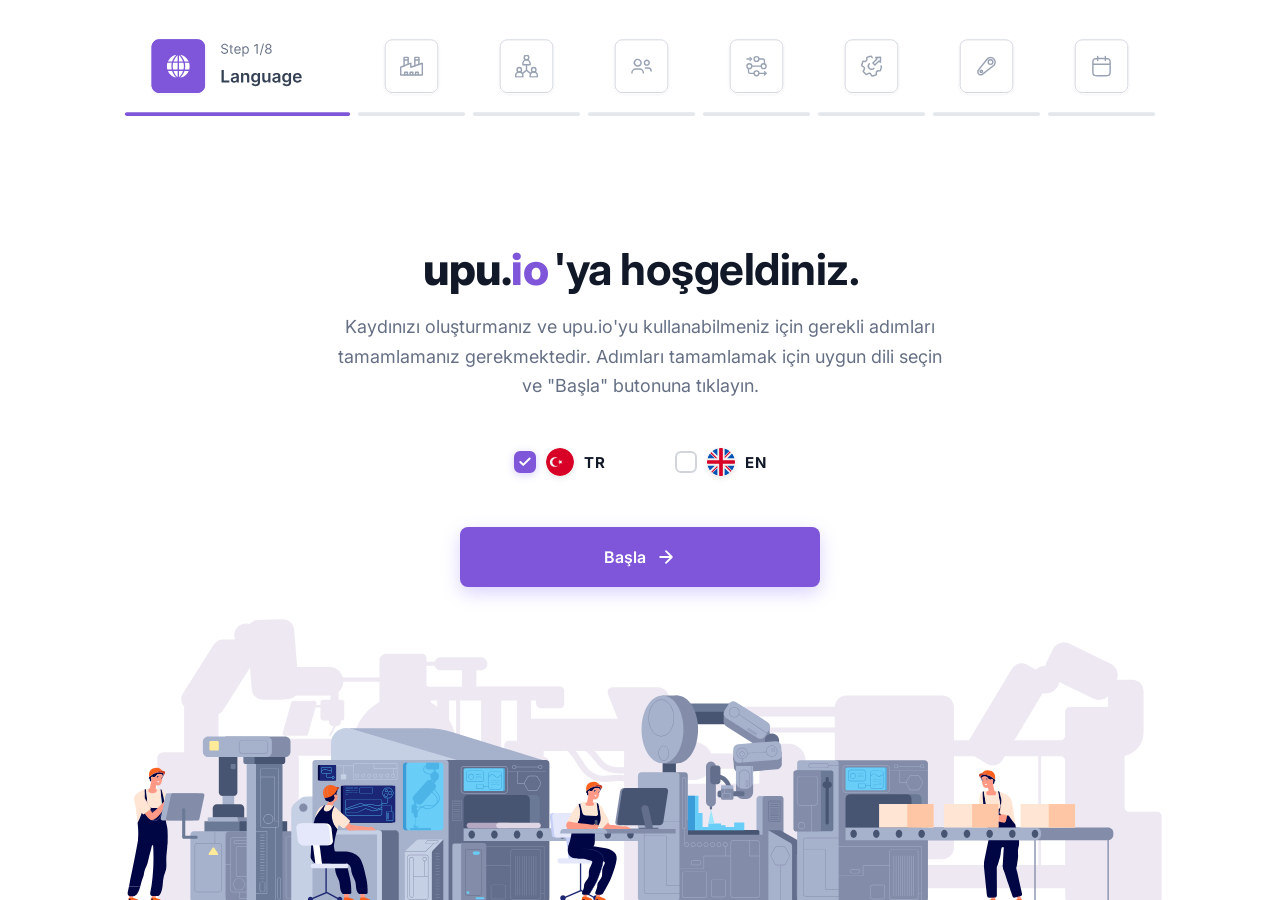
==== commit 2f2f264c: "Add files via upload" ====
--- a/register.html
+++ b/register.html
@@ -1759,6 +1759,6 @@
     </main>
 
     <!-- Custom JavaScript -->
-    <script src="register.js?v=1010"></script>
+    <script src="register.js?v=1011"></script>
 </body>
 </html>
